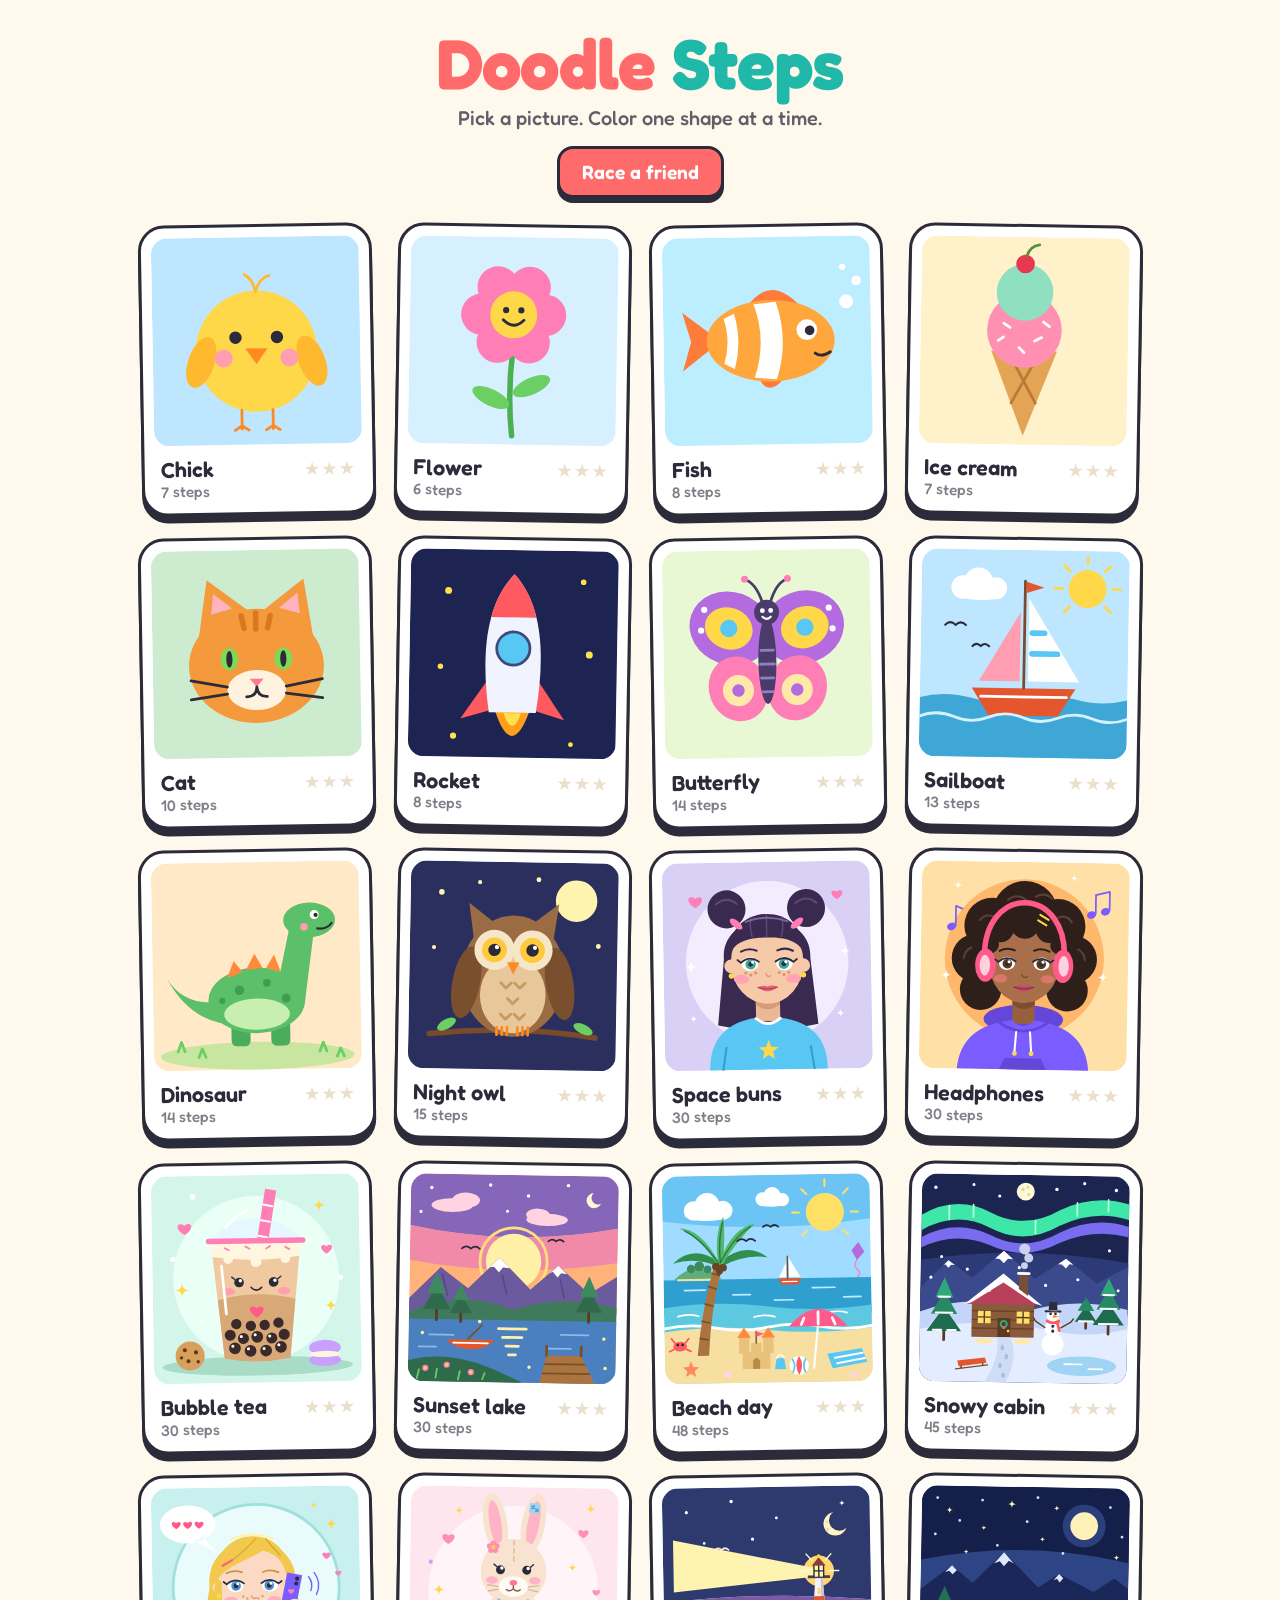
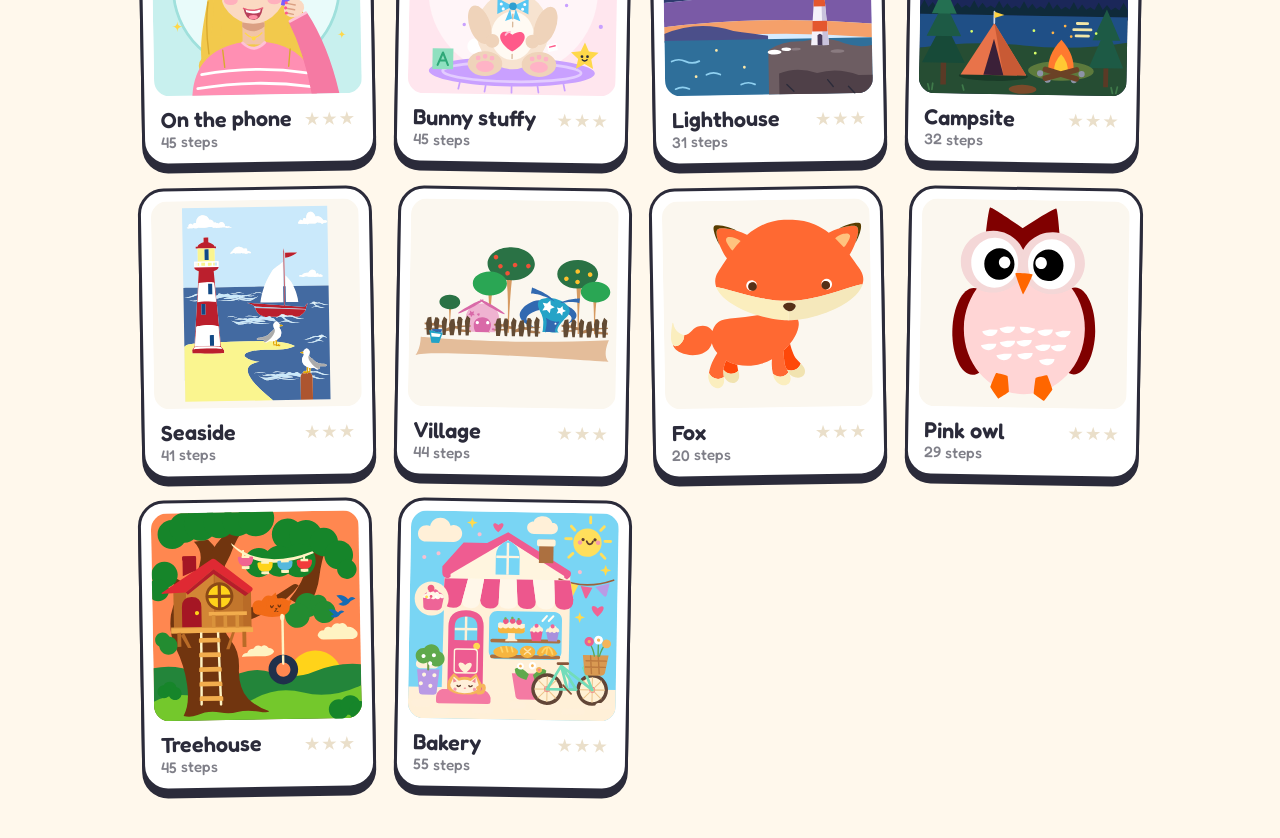
==== index.html @ ca1e4ba1 "Add Bakery; generate in the app's own style using a reference sheet Co-Authored-By: Claude Fable 5.2" ====
<!doctype html>
<html lang="en">
<head>
  <meta charset="utf-8">
  <meta name="viewport" content="width=device-width, initial-scale=1, maximum-scale=1, user-scalable=no">
  <title>Doodle Steps</title>
  <meta name="apple-mobile-web-app-capable" content="yes">
  <meta name="mobile-web-app-capable" content="yes">
  <meta name="apple-mobile-web-app-title" content="Doodle Steps">
  <meta name="apple-mobile-web-app-status-bar-style" content="default">
  <meta name="theme-color" content="#fff8ec">
  <link rel="icon" href="icon.svg" type="image/svg+xml">
  <link rel="apple-touch-icon" href="icon.png">
  <link rel="preconnect" href="https://fonts.googleapis.com">
  <link rel="preconnect" href="https://fonts.gstatic.com" crossorigin>
  <link href="https://fonts.googleapis.com/css2?family=Fredoka:wght@400;500;600;700&display=swap" rel="stylesheet">
  <link rel="stylesheet" href="style.css?v=10">
</head>
<body>

  <!-- Home: pick a picture -->
  <main id="home" class="home">
    <header class="home-head">
      <h1><span>Doodle</span> <span>Steps</span></h1>
      <p>Pick a picture. Color one shape at a time.</p>
      <button id="raceBtn" class="btn race-btn">Race a friend</button>
    </header>
    <div id="cards" class="cards"></div>
  </main>

  <!-- Draw screen -->
  <main id="draw" class="draw" hidden>
    <div class="topbar">
      <button id="homeBtn" class="btn round" aria-label="Back to pictures">←</button>
      <div id="dots" class="dots"></div>
      <button id="restartBtn" class="btn round" aria-label="Start this picture over">↺</button>
      <button id="soundBtn" class="btn round" aria-label="Sound on or off">♪</button>
    </div>

    <div id="raceStrip" class="race-strip" hidden>
      <div class="lane me"><span>You</span><div class="bar"><i id="myBar"></i></div><b id="myCount"></b></div>
      <div class="lane them"><span id="themName">Friend</span><div class="bar"><i id="themBar"></i></div><b id="themCount"></b></div>
    </div>

    <div class="work">
      <div id="stage" class="stage">
        <canvas id="paper" width="900" height="900"></canvas>
        <canvas id="ink" width="900" height="900"></canvas>
        <canvas id="guide" width="900" height="900"></canvas>
        <div id="pop" class="pop" hidden></div>
      </div>

      <aside class="panel">
        <div class="ref">
          <div id="refPic" class="ref-pic"></div>
          <div class="step-card">
            <div id="stepCount" class="step-count"></div>
            <div class="step-name"><i id="swatch" class="swatch"></i><span id="stepName"></span></div>
            <div id="stepHint" class="step-hint"></div>
          </div>
        </div>

        <div id="brushes" class="brushes" role="group" aria-label="Brush size"></div>

        <div class="tools">
          <button id="undoBtn" class="btn">↶ Undo</button>
          <button id="eraseBtn" class="btn">Eraser</button>
          <button id="clearBtn" class="btn">Clear</button>
        </div>

        <button id="nextBtn" class="btn next" disabled><span id="nextLabel">Keep going!</span></button>
      </aside>
    </div>
  </main>

  <!-- Finished -->
  <div id="finish" class="finish" hidden>
    <div id="confetti" class="confetti"></div>
    <div class="finish-card">
      <h2 id="finishTitle">You did it!</h2>
      <p id="raceResult" class="race-result" hidden></p>
      <div class="compare">
        <figure>
          <img id="finalPic" alt="Your finished drawing">
          <figcaption>Yours</figcaption>
        </figure>
        <figure id="theirFig" hidden>
          <img id="theirPic" alt="Your friend's drawing" hidden>
          <div id="theirWait" class="orig waiting">Still drawing…</div>
          <figcaption id="theirCap">Friend</figcaption>
        </figure>
        <figure>
          <div id="origPic" class="orig"></div>
          <figcaption>Original</figcaption>
        </figure>
      </div>
      <div id="finalStars" class="final-stars"></div>
      <div class="finish-btns">
        <button id="saveBtn" class="btn">Save picture</button>
        <button id="againBtn" class="btn">Draw again</button>
        <button id="raceAgainBtn" class="btn" hidden>Race again</button>
        <button id="moreBtn" class="btn next ready">More pictures</button>
      </div>
    </div>
  </div>

  <!-- Race a friend -->
  <div id="race" class="finish" hidden>
    <div class="finish-card race-card">
      <button id="raceClose" class="btn round race-close" aria-label="Close">✕</button>
      <h2>Race a friend</h2>

      <div id="raceMenu">
        <label class="field">Your name
          <input id="raceName" type="text" maxlength="12" autocomplete="off" placeholder="Player">
        </label>
        <div class="race-choices">
          <div class="choice">
            <button id="hostBtn" class="btn next ready">Start a race</button>
            <p>You get a code to share with your friend.</p>
          </div>
          <div class="choice">
            <input id="codeIn" type="text" maxlength="4" autocomplete="off" autocapitalize="characters" spellcheck="false" placeholder="CODE" aria-label="Race code">
            <button id="joinBtn" class="btn">Join a race</button>
            <p>Type the code your friend gives you.</p>
          </div>
        </div>
      </div>

      <div id="raceHost" hidden>
        <p class="code-label">Your race code</p>
        <div id="raceCode" class="race-code">····</div>
        <p id="hostStatus" class="race-status" role="status"></p>
        <p class="code-label">Pick the picture to race on</p>
        <div id="racePicker" class="race-picker"></div>
        <button id="startRaceBtn" class="btn next" disabled>Start the race</button>
      </div>

      <div id="raceGuest" hidden>
        <p id="guestStatus" class="race-status" role="status"></p>
        <div id="guestPic" class="guest-pic"></div>
        <p id="guestPicName" class="code-label"></p>
      </div>
    </div>
  </div>

  <div id="count" class="count" hidden></div>
  <div id="toast" class="toast" hidden role="status"></div>

  <svg id="measure" width="0" height="0" style="position:absolute" aria-hidden="true"></svg>

  <script src="lessons.js?v=10"></script>
  <script src="pictures/lighthouse.js?v=10"></script>
  <script src="pictures/campsite.js?v=10"></script>
  <script src="pictures/seaside.js?v=10"></script>
  <script src="pictures/village.js?v=10"></script>
  <script src="pictures/fox.js?v=10"></script>
  <script src="pictures/owlpink.js?v=10"></script>
  <script src="pictures/treehouse.js?v=10"></script>
  <script src="pictures/bakery.js?v=10"></script>
  <script src="app.js?v=10"></script>
</body>
</html>
---- style.css ----
:root {
  --ink: #2b2b3a;
  --paper: #fff8ec;
  --card: #ffffff;
  --line: #eadfca;
  --coral: #ff6b6b;
  --teal: #20b8a8;
  --sun: #ffd84a;
  --shadow: #d9cdb4;
}

* { box-sizing: border-box; }
[hidden] { display: none !important; }

html, body { height: 100%; margin: 0; }
body {
  font-family: 'Fredoka', 'Arial Rounded MT Bold', 'Trebuchet MS', system-ui, sans-serif;
  color: var(--ink);
  background: var(--paper);
  -webkit-user-select: none; user-select: none;
  -webkit-tap-highlight-color: transparent;
  -webkit-touch-callout: none;
  touch-action: manipulation;
  padding: env(safe-area-inset-top) env(safe-area-inset-right) env(safe-area-inset-bottom) env(safe-area-inset-left);
  overscroll-behavior: none;
}

/* ---------- buttons ---------- */
.btn {
  font: inherit; font-weight: 600; font-size: 1.05rem; color: var(--ink);
  background: var(--card);
  border: 3px solid var(--ink); border-radius: 16px;
  padding: 10px 14px; min-height: 52px;
  box-shadow: 0 5px 0 var(--ink);
  cursor: pointer;
  transition: transform .08s, box-shadow .08s, background .15s;
}
.btn:active:not(:disabled) { transform: translateY(4px); box-shadow: 0 1px 0 var(--ink); }
.btn:focus-visible { outline: 4px solid var(--teal); outline-offset: 3px; }
.btn.round { width: 52px; padding: 0; border-radius: 50%; font-size: 1.4rem; flex: none; }
.btn.on { background: var(--sun); }
.btn.off { opacity: .45; text-decoration: line-through; }

/* ---------- home ---------- */
.home { min-height: 100%; padding: 28px 20px 48px; max-width: 1040px; margin: 0 auto; }
.home-head { text-align: center; margin-bottom: 26px; }
.home-head h1 { font-size: clamp(2.6rem, 8vw, 4.4rem); line-height: 1; margin: 0 0 8px; font-weight: 700; letter-spacing: -.01em; }
.home-head h1 span:first-child { color: var(--coral); }
.home-head h1 span:last-child { color: var(--teal); }
.home-head p { margin: 0; font-size: 1.25rem; font-weight: 500; opacity: .75; }

.cards { display: grid; grid-template-columns: repeat(auto-fill, minmax(200px, 1fr)); gap: 22px; }
.card {
  font: inherit; color: inherit; text-align: left; cursor: pointer;
  background: var(--card); padding: 10px 10px 12px;
  border: 3px solid var(--ink); border-radius: 26px;
  box-shadow: 0 7px 0 var(--ink);
  transition: transform .12s, box-shadow .12s;
}
.card:nth-child(odd) { rotate: -1deg; }
.card:nth-child(even) { rotate: 1deg; }
.card:hover { transform: translateY(-3px); }
.card:active { transform: translateY(5px); box-shadow: 0 2px 0 var(--ink); }
.card:focus-visible { outline: 4px solid var(--teal); outline-offset: 4px; }
.card svg { display: block; width: 100%; height: auto; border-radius: 16px; }
.card-foot { display: flex; justify-content: space-between; align-items: baseline; padding: 10px 6px 0; }
.card-name { font-size: 1.35rem; font-weight: 600; }
.card-stars { font-size: 1.15rem; letter-spacing: 1px; color: #f5b400; }
.card-stars i { font-style: normal; color: var(--line); }
.card-steps { padding: 0 6px; font-size: .95rem; opacity: .6; font-weight: 500; }
.card-steps.going { opacity: 1; color: #128a7d; font-weight: 600; }

/* ---------- draw ---------- */
.draw { height: 100dvh; display: grid; grid-template-rows: auto auto 1fr; }
.draw > .work { grid-row: 3; }
.topbar { display: flex; align-items: center; gap: 12px; padding: 12px 16px; }
.dots { flex: 1; display: flex; justify-content: center; align-items: center; gap: 7px; flex-wrap: wrap; }
.dot {
  width: 18px; height: 18px; border-radius: 50%;
  border: 3px solid var(--ink); background: var(--card);
  transition: all .2s;
}
.dot.done { background: var(--sun); }
.dot.now { width: 26px; height: 26px; background: var(--coral); }
.dots.many { gap: 4px; }
.dots.many .dot { width: 11px; height: 11px; border-width: 2px; }
.dots.many .dot.now { width: 17px; height: 17px; }

.work { display: flex; gap: 20px; padding: 0 16px 16px; min-height: 0; justify-content: center; align-items: center; }

.stage {
  --s: min(calc(100dvh - 100px), calc(100vw - 320px));
  width: var(--s); height: var(--s); flex: none;
  position: relative; overflow: hidden;
  border: 4px solid var(--ink); border-radius: 28px;
  box-shadow: 0 8px 0 var(--ink);
  touch-action: none; cursor: crosshair;
}
.stage canvas { position: absolute; inset: 0; width: 100%; height: 100%; }

.pop {
  position: absolute; inset: 0; display: grid; place-content: center; text-align: center;
  background: rgba(255, 248, 236, .55); pointer-events: none;
  animation: pop-in .25s ease-out;
}
.pop b { display: block; font-size: clamp(3rem, 14vw, 6rem); color: #f5b400; -webkit-text-stroke: 3px var(--ink); letter-spacing: 6px; line-height: 1; }
.pop b i { font-style: normal; color: #fff; }
.pop span { font-size: clamp(1.6rem, 6vw, 2.6rem); font-weight: 700; }
@keyframes pop-in { from { opacity: 0; transform: scale(.6); } to { opacity: 1; transform: none; } }

.panel { width: 260px; flex: none; display: flex; flex-direction: column; gap: 14px; }

.ref { display: flex; flex-direction: column; gap: 12px; }
.ref-pic { border: 3px solid var(--ink); border-radius: 18px; overflow: hidden; width: 150px; align-self: center; rotate: 2deg; box-shadow: 0 4px 0 var(--ink); }
.ref-pic svg { display: block; width: 100%; height: auto; }

.step-card { background: var(--card); border: 3px solid var(--ink); border-radius: 18px; padding: 10px 14px 12px; }
.step-count { font-size: .9rem; font-weight: 600; opacity: .6; text-transform: uppercase; letter-spacing: .06em; }
.step-name { display: flex; align-items: center; gap: 10px; font-size: 1.4rem; font-weight: 600; line-height: 1.15; margin: 2px 0; }
.swatch { width: 30px; height: 30px; border-radius: 50%; border: 3px solid var(--ink); flex: none; }
.step-hint { font-size: 1rem; font-weight: 500; opacity: .7; }

.brushes { display: grid; grid-template-columns: repeat(6, 1fr); gap: 7px; }
.brush { display: grid; place-items: center; padding: 0; height: 54px; border-radius: 13px; }
.brush i { display: block; border-radius: 50%; background: var(--ink); border: 2px solid var(--ink); }
.brush.on { background: var(--card); outline: 5px solid var(--teal); outline-offset: 2px; }

.tools { display: grid; grid-template-columns: repeat(3, 1fr); gap: 8px; }
.tools .btn { padding: 8px 4px; font-size: .95rem; }

.next {
  --p: 0%;
  font-size: 1.4rem; min-height: 64px; color: var(--ink);
  background: linear-gradient(90deg, #a8ecd9 var(--p), var(--card) var(--p));
}
.next:disabled { cursor: default; box-shadow: 0 5px 0 var(--shadow); border-color: #a79f8f; color: #8d8676; }
.next.ready { background: var(--teal); color: #fff; animation: wiggle 1.4s ease-in-out infinite; }
@keyframes wiggle { 0%, 100% { scale: 1; } 50% { scale: 1.04; } }

/* portrait / narrow: stack the panel under the page */
@media (max-aspect-ratio: 1/1) {
  .work { flex-direction: column; justify-content: flex-start; gap: 14px; }
  .stage { --s: min(calc(100vw - 32px), calc(100dvh - 410px)); }
  .panel { width: min(100%, 560px); gap: 10px; }
  .ref { flex-direction: row; align-items: center; }
  .ref-pic { width: 84px; flex: none; }
  .step-card { flex: 1; }
  .brush { height: 52px; }
  .next { min-height: 56px; }
}
@media (max-height: 620px) and (min-aspect-ratio: 1/1) {
  .ref-pic { width: 96px; }
  .panel { gap: 8px; }
  .brush { height: 48px; }
}

/* ---------- finish ---------- */
.finish { position: fixed; inset: 0; z-index: 10; display: grid; place-items: center; padding: 16px; background: rgba(43, 43, 58, .6); overflow: hidden; }
.finish-card {
  position: relative; text-align: center; background: var(--paper);
  border: 4px solid var(--ink); border-radius: 30px; box-shadow: 0 10px 0 var(--ink);
  padding: 18px 22px 22px; width: min(680px, 100%); max-height: 100%; overflow: auto;
  animation: pop-in .3s ease-out;
}
.finish-card h2 { margin: 0 0 10px; font-size: 2.4rem; color: var(--coral); }
.compare { display: flex; gap: 18px; justify-content: center; align-items: flex-start; }
.compare figure { margin: 0; flex: 1; min-width: 0; max-width: 300px; }
.compare img, .compare .orig { display: block; width: 100%; aspect-ratio: 1; border: 3px solid var(--ink); border-radius: 20px; box-shadow: 0 5px 0 var(--ink); overflow: hidden; }
.compare img { rotate: -2deg; }
.compare .orig { rotate: 2deg; }
.compare .orig svg { display: block; width: 100%; height: 100%; }
.compare figcaption { margin-top: 12px; font-size: 1.15rem; font-weight: 600; }
.final-stars { font-size: 3rem; color: #f5b400; -webkit-text-stroke: 2px var(--ink); letter-spacing: 6px; margin: 8px 0 12px; }
.final-stars i { font-style: normal; color: #fff; }
.finish-btns { display: flex; flex-wrap: wrap; gap: 10px; justify-content: center; }
.finish-btns .next { font-size: 1.05rem; min-height: 52px; }

.confetti { position: absolute; inset: 0; pointer-events: none; }
.confetti i { position: absolute; top: -20px; width: 12px; height: 18px; border-radius: 3px; animation: fall linear forwards; }
@keyframes fall { to { transform: translateY(110vh) rotate(720deg); } }

@media (prefers-reduced-motion: reduce) {
  .next.ready, .pop, .finish-card { animation: none; }
  .confetti { display: none; }
}

/* ---------- racing ---------- */
.race-btn { margin-top: 16px; background: var(--coral); color: #fff; font-size: 1.2rem; padding: 10px 22px; }

.race-strip { display: grid; gap: 4px; padding: 0 16px 10px; max-width: 760px; width: 100%; margin: 0 auto; }
.lane { display: grid; grid-template-columns: 84px 1fr 54px; align-items: center; gap: 10px; font-weight: 600; font-size: .95rem; }
.lane span { overflow: hidden; text-overflow: ellipsis; white-space: nowrap; }
.lane b { text-align: right; font-variant-numeric: tabular-nums; }
.bar { height: 14px; border: 3px solid var(--ink); border-radius: 99px; background: var(--card); overflow: hidden; }
.bar i { display: block; height: 100%; width: 0; background: var(--teal); transition: width .25s; }
.lane.them .bar i { background: var(--coral); }

.race-card { width: min(560px, 100%); }
.race-close { position: absolute; top: 12px; right: 12px; width: 44px; min-height: 44px; font-size: 1.1rem; }
.field { display: block; font-weight: 600; text-align: left; margin-bottom: 16px; }
.field input, #codeIn {
  display: block; width: 100%; margin-top: 6px; font: inherit; font-size: 1.2rem; font-weight: 600; color: var(--ink);
  padding: 10px 14px; border: 3px solid var(--ink); border-radius: 14px; background: var(--card);
  -webkit-user-select: text; user-select: text;
}
#codeIn { text-align: center; letter-spacing: .3em; text-transform: uppercase; margin: 0 0 10px; }
.race-choices { display: grid; grid-template-columns: 1fr 1fr; gap: 16px; align-items: start; }
.choice { background: var(--card); border: 3px solid var(--line); border-radius: 18px; padding: 14px; display: flex; flex-direction: column; justify-content: flex-end; min-height: 170px; }
.choice .btn { width: 100%; font-size: 1.1rem; min-height: 52px; }
.choice p { margin: 10px 0 0; font-size: .92rem; opacity: .7; font-weight: 500; }
@media (max-width: 460px) { .race-choices { grid-template-columns: 1fr; } .choice { min-height: 0; } }

.code-label { margin: 10px 0 4px; font-weight: 600; opacity: .7; }
.race-code { font-size: 3.4rem; font-weight: 700; letter-spacing: .25em; padding-left: .25em; color: var(--teal); line-height: 1.1; -webkit-user-select: text; user-select: text; }
.race-status { min-height: 1.5em; margin: 6px 0 4px; font-size: 1.1rem; font-weight: 600; }
.race-picker { display: grid; grid-template-columns: repeat(auto-fill, minmax(74px, 1fr)); gap: 8px; max-height: 190px; overflow-y: auto; padding: 6px; margin-bottom: 14px; border: 3px solid var(--line); border-radius: 16px; background: var(--card); }
.race-picker button { padding: 0; border: 3px solid transparent; border-radius: 12px; background: none; cursor: pointer; overflow: hidden; line-height: 0; }
.race-picker button.on { border-color: var(--teal); box-shadow: 0 0 0 3px var(--teal); }
.race-picker svg { width: 100%; height: auto; border-radius: 8px; }
#startRaceBtn { width: 100%; }
.guest-pic { width: 190px; margin: 12px auto 0; border: 3px solid var(--ink); border-radius: 18px; overflow: hidden; line-height: 0; box-shadow: 0 5px 0 var(--ink); }
.guest-pic:empty { display: none; }
.guest-pic svg { width: 100%; height: auto; }

.race-result { margin: -4px 0 12px; font-size: 1.15rem; font-weight: 600; }
.compare .waiting { display: grid; place-items: center; rotate: 0deg; background: var(--card); border-style: dashed; font-weight: 600; opacity: .7; padding: 8px; }
.compare #theirPic { rotate: 1deg; }

.count { position: fixed; inset: 0; z-index: 20; display: grid; place-items: center; background: rgba(43, 43, 58, .55); color: #fff; font-size: min(40vw, 16rem); font-weight: 700; -webkit-text-stroke: 6px var(--ink); paint-order: stroke fill; }
.toast { position: fixed; left: 50%; top: 84px; translate: -50% 0; z-index: 15; max-width: calc(100vw - 32px); background: var(--ink); color: #fff; font-weight: 600; font-size: 1.1rem; padding: 12px 20px; border-radius: 99px; box-shadow: 0 6px 18px rgba(0, 0, 0, .25); }
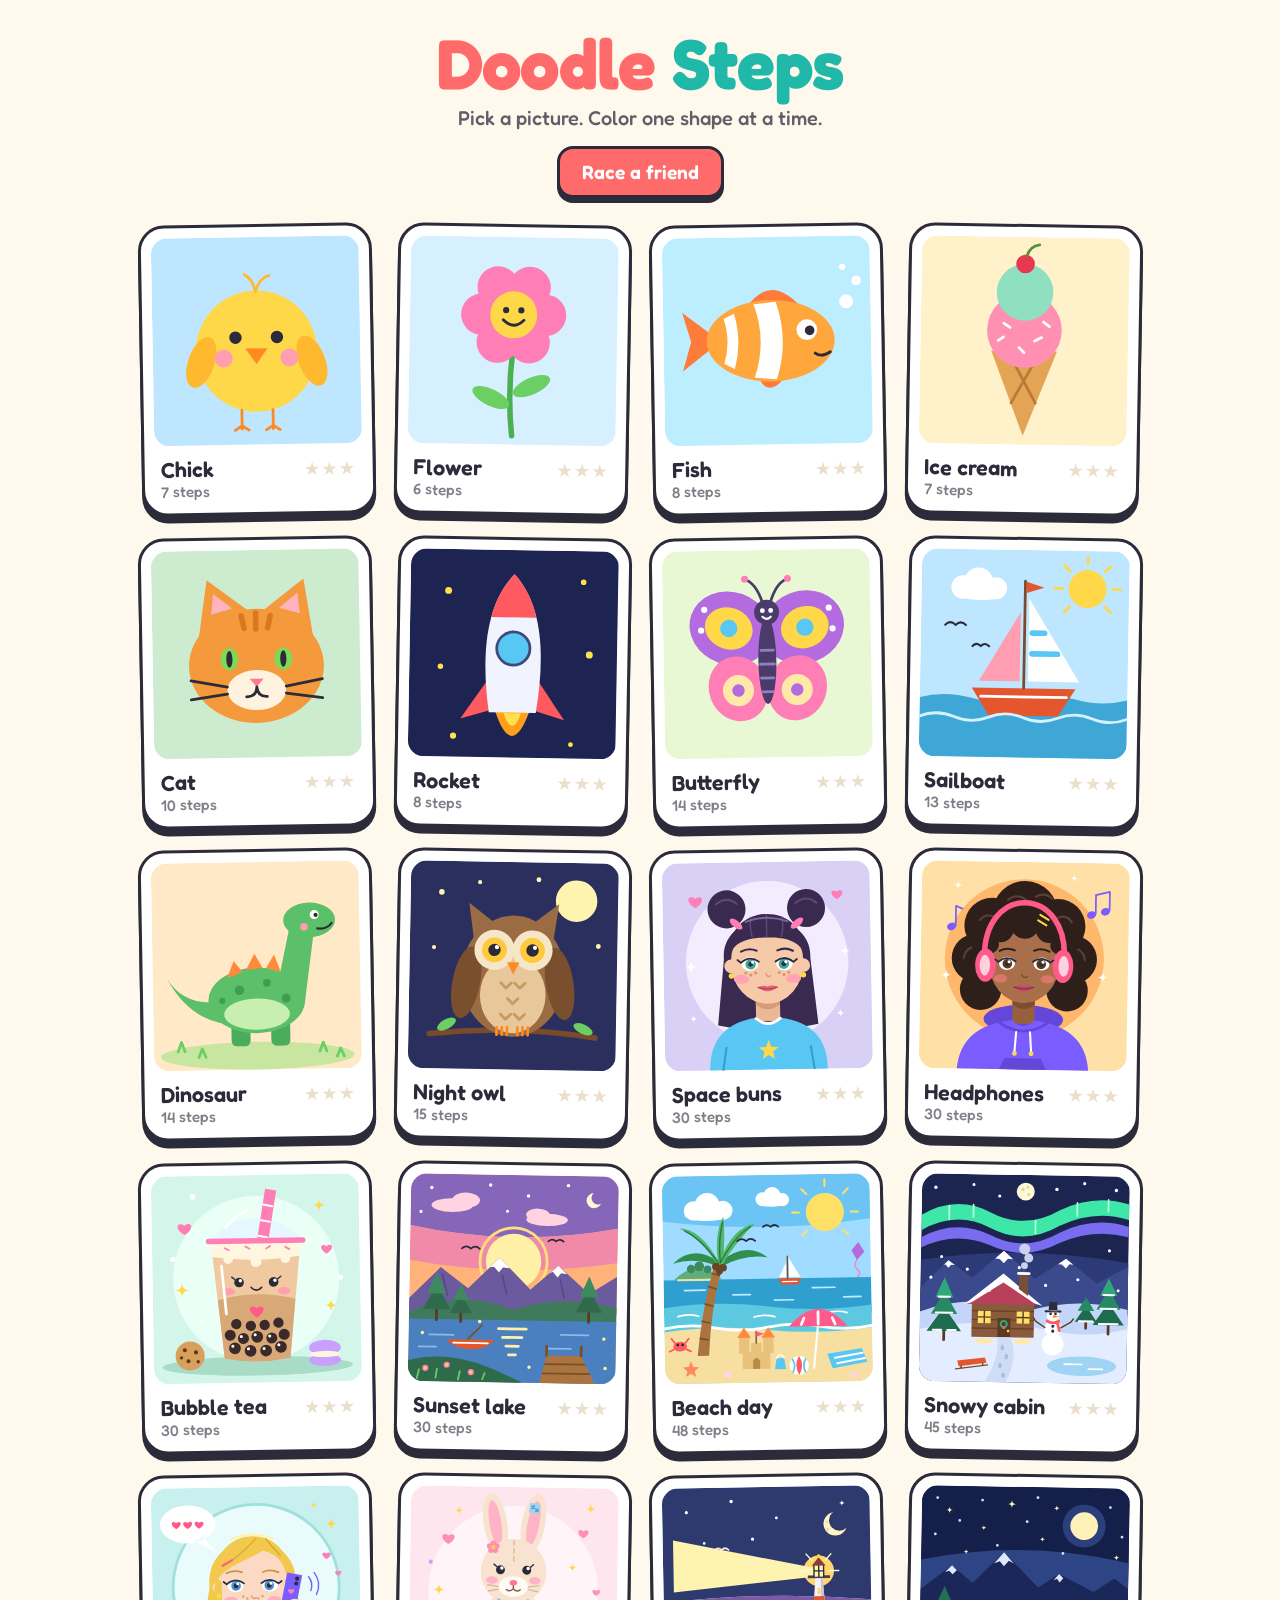
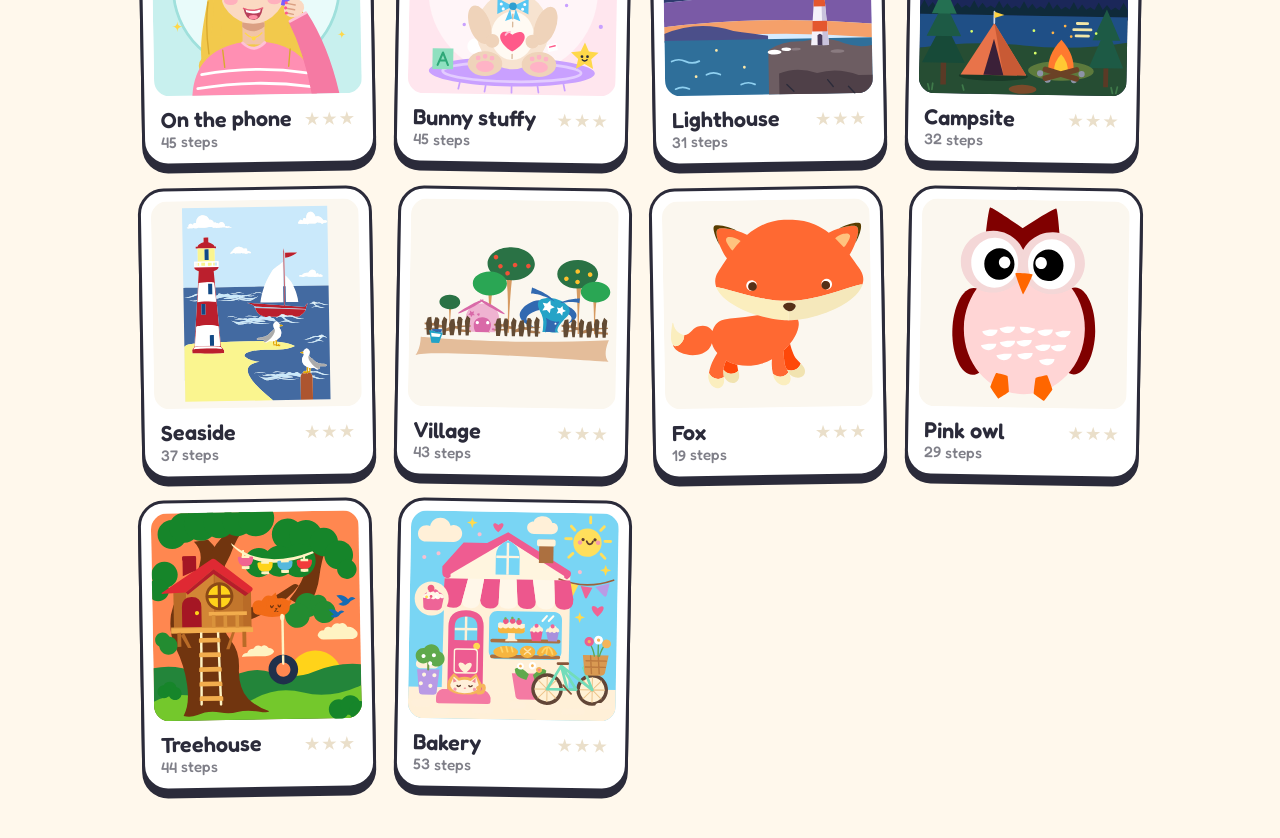
==== commit 9e625f38: "Converter drops steps that later steps cover; re-convert pictures Co-Authored-By: Claude Fable 5.2 <" ====
--- a/index.html
+++ b/index.html
@@ -14,7 +14,7 @@
   <link rel="preconnect" href="https://fonts.googleapis.com">
   <link rel="preconnect" href="https://fonts.gstatic.com" crossorigin>
   <link href="https://fonts.googleapis.com/css2?family=Fredoka:wght@400;500;600;700&display=swap" rel="stylesheet">
-  <link rel="stylesheet" href="style.css?v=10">
+  <link rel="stylesheet" href="style.css?v=11">
 </head>
 <body>
 
@@ -149,15 +149,15 @@
 
   <svg id="measure" width="0" height="0" style="position:absolute" aria-hidden="true"></svg>
 
-  <script src="lessons.js?v=10"></script>
-  <script src="pictures/lighthouse.js?v=10"></script>
-  <script src="pictures/campsite.js?v=10"></script>
-  <script src="pictures/seaside.js?v=10"></script>
-  <script src="pictures/village.js?v=10"></script>
-  <script src="pictures/fox.js?v=10"></script>
-  <script src="pictures/owlpink.js?v=10"></script>
-  <script src="pictures/treehouse.js?v=10"></script>
-  <script src="pictures/bakery.js?v=10"></script>
-  <script src="app.js?v=10"></script>
+  <script src="lessons.js?v=11"></script>
+  <script src="pictures/lighthouse.js?v=11"></script>
+  <script src="pictures/campsite.js?v=11"></script>
+  <script src="pictures/seaside.js?v=11"></script>
+  <script src="pictures/village.js?v=11"></script>
+  <script src="pictures/fox.js?v=11"></script>
+  <script src="pictures/owlpink.js?v=11"></script>
+  <script src="pictures/treehouse.js?v=11"></script>
+  <script src="pictures/bakery.js?v=11"></script>
+  <script src="app.js?v=11"></script>
 </body>
 </html>
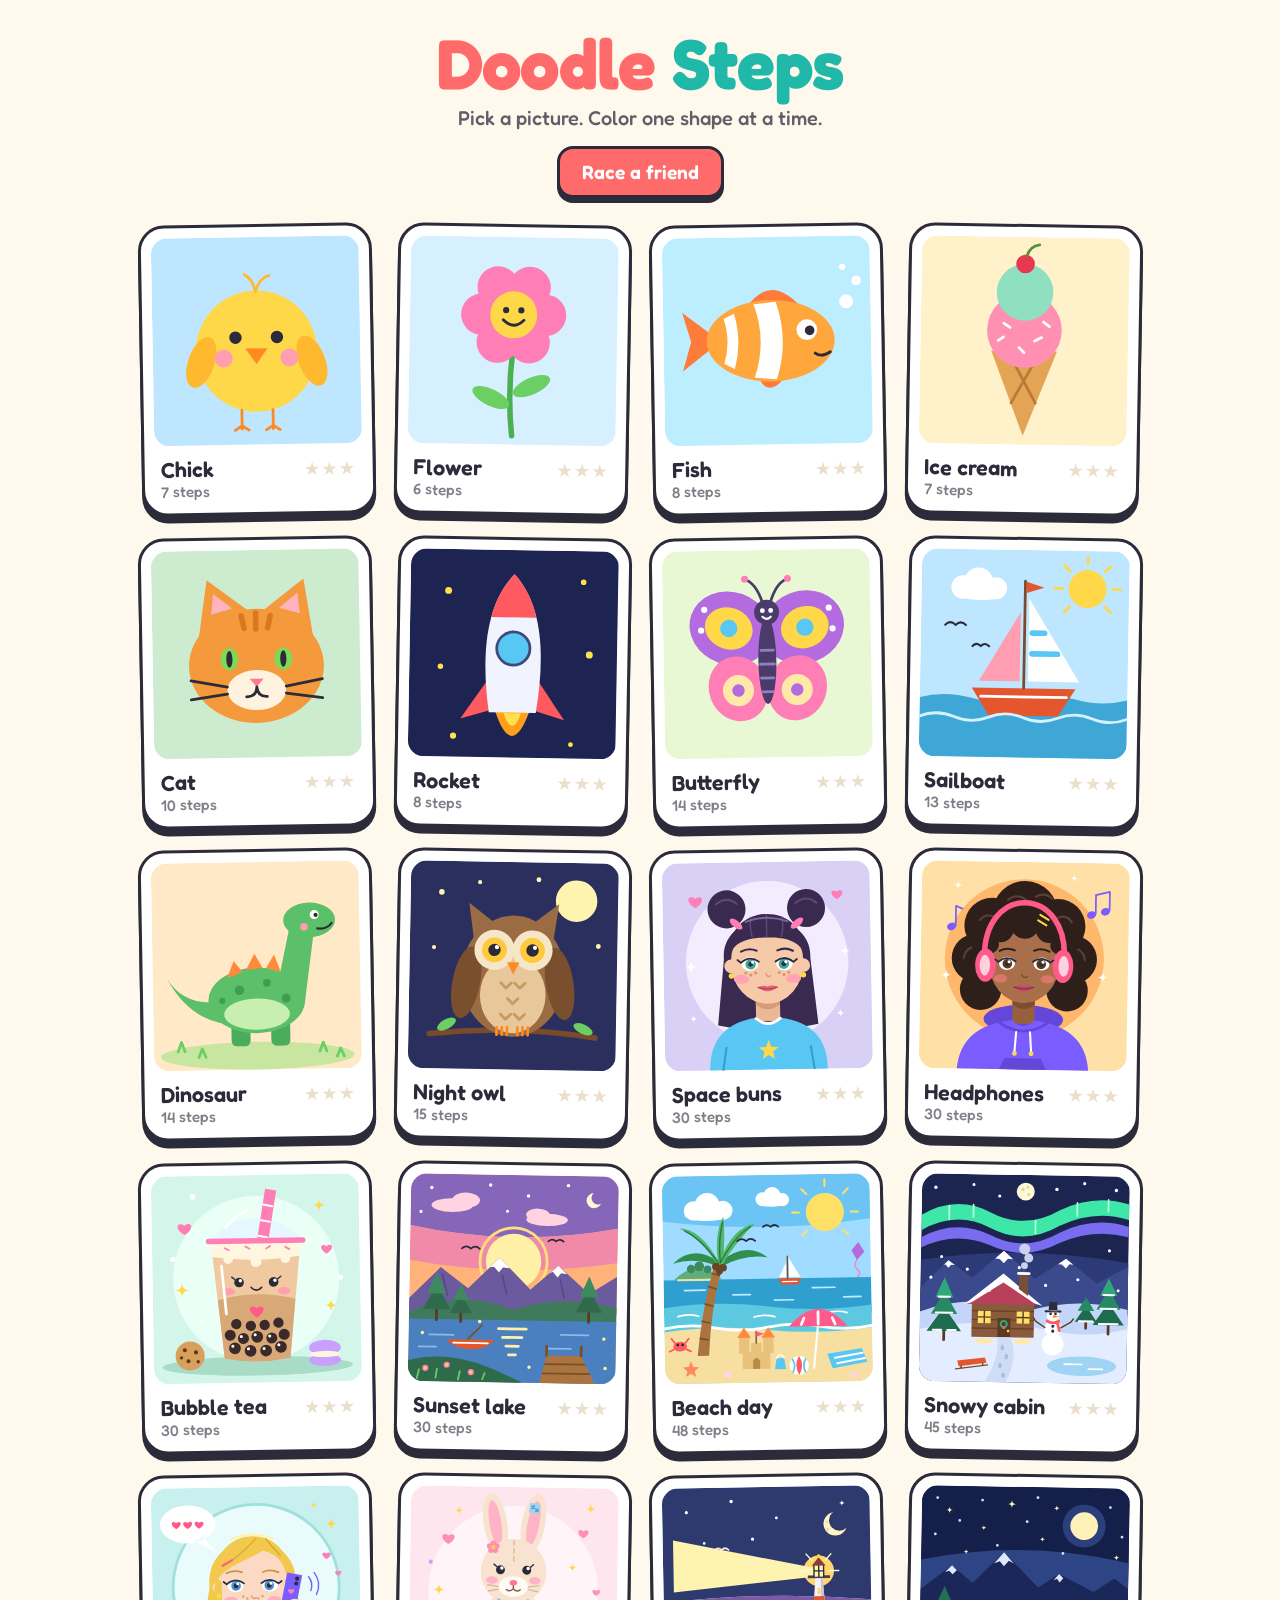
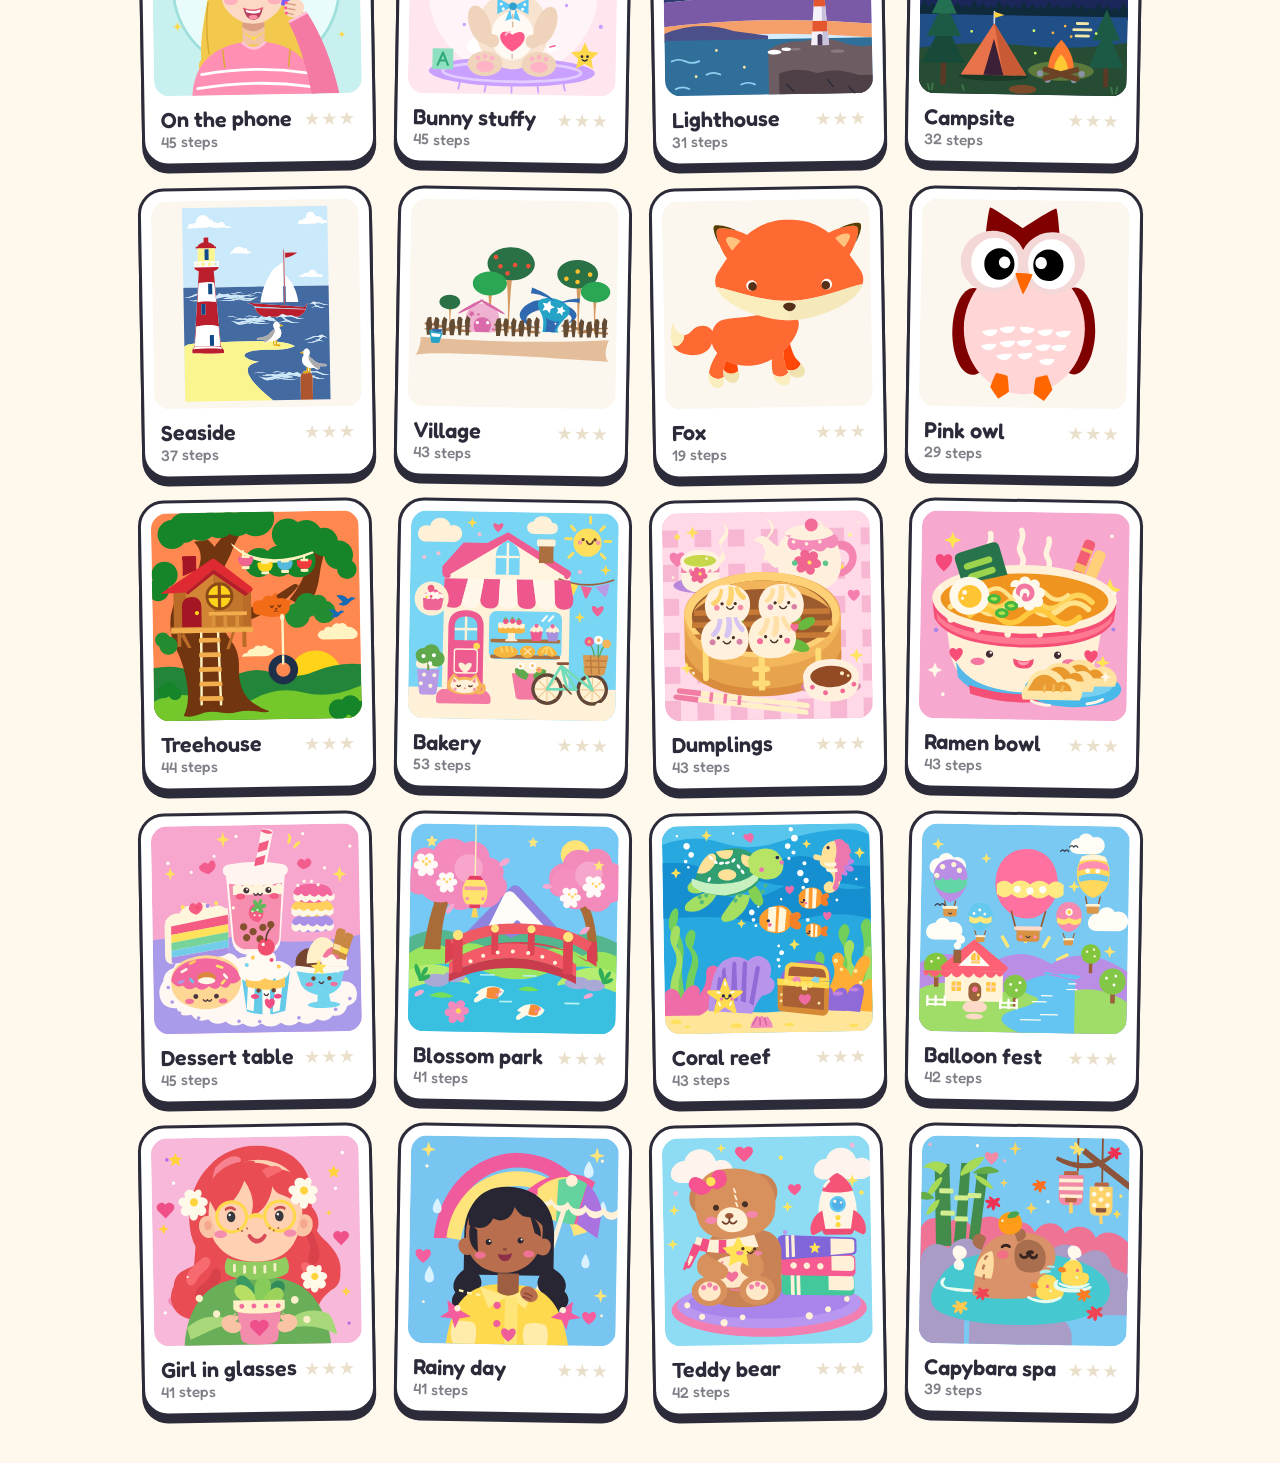
==== commit ad567f24: "Add 10 generated pictures: food, scenic views, portraits, a teddy and a capybara Co-Authored-By: Cla" ====
--- a/index.html
+++ b/index.html
@@ -14,7 +14,7 @@
   <link rel="preconnect" href="https://fonts.googleapis.com">
   <link rel="preconnect" href="https://fonts.gstatic.com" crossorigin>
   <link href="https://fonts.googleapis.com/css2?family=Fredoka:wght@400;500;600;700&display=swap" rel="stylesheet">
-  <link rel="stylesheet" href="style.css?v=11">
+  <link rel="stylesheet" href="style.css?v=12">
 </head>
 <body>
 
@@ -149,15 +149,25 @@
 
   <svg id="measure" width="0" height="0" style="position:absolute" aria-hidden="true"></svg>
 
-  <script src="lessons.js?v=11"></script>
-  <script src="pictures/lighthouse.js?v=11"></script>
-  <script src="pictures/campsite.js?v=11"></script>
-  <script src="pictures/seaside.js?v=11"></script>
-  <script src="pictures/village.js?v=11"></script>
-  <script src="pictures/fox.js?v=11"></script>
-  <script src="pictures/owlpink.js?v=11"></script>
-  <script src="pictures/treehouse.js?v=11"></script>
-  <script src="pictures/bakery.js?v=11"></script>
-  <script src="app.js?v=11"></script>
+  <script src="lessons.js?v=12"></script>
+  <script src="pictures/lighthouse.js?v=12"></script>
+  <script src="pictures/campsite.js?v=12"></script>
+  <script src="pictures/seaside.js?v=12"></script>
+  <script src="pictures/village.js?v=12"></script>
+  <script src="pictures/fox.js?v=12"></script>
+  <script src="pictures/owlpink.js?v=12"></script>
+  <script src="pictures/treehouse.js?v=12"></script>
+  <script src="pictures/bakery.js?v=12"></script>
+  <script src="pictures/dumplings.js?v=12"></script>
+  <script src="pictures/ramen.js?v=12"></script>
+  <script src="pictures/desserts.js?v=12"></script>
+  <script src="pictures/blossom.js?v=12"></script>
+  <script src="pictures/reef.js?v=12"></script>
+  <script src="pictures/balloons.js?v=12"></script>
+  <script src="pictures/glasses.js?v=12"></script>
+  <script src="pictures/raincoat.js?v=12"></script>
+  <script src="pictures/teddy.js?v=12"></script>
+  <script src="pictures/capybara.js?v=12"></script>
+  <script src="app.js?v=12"></script>
 </body>
 </html>
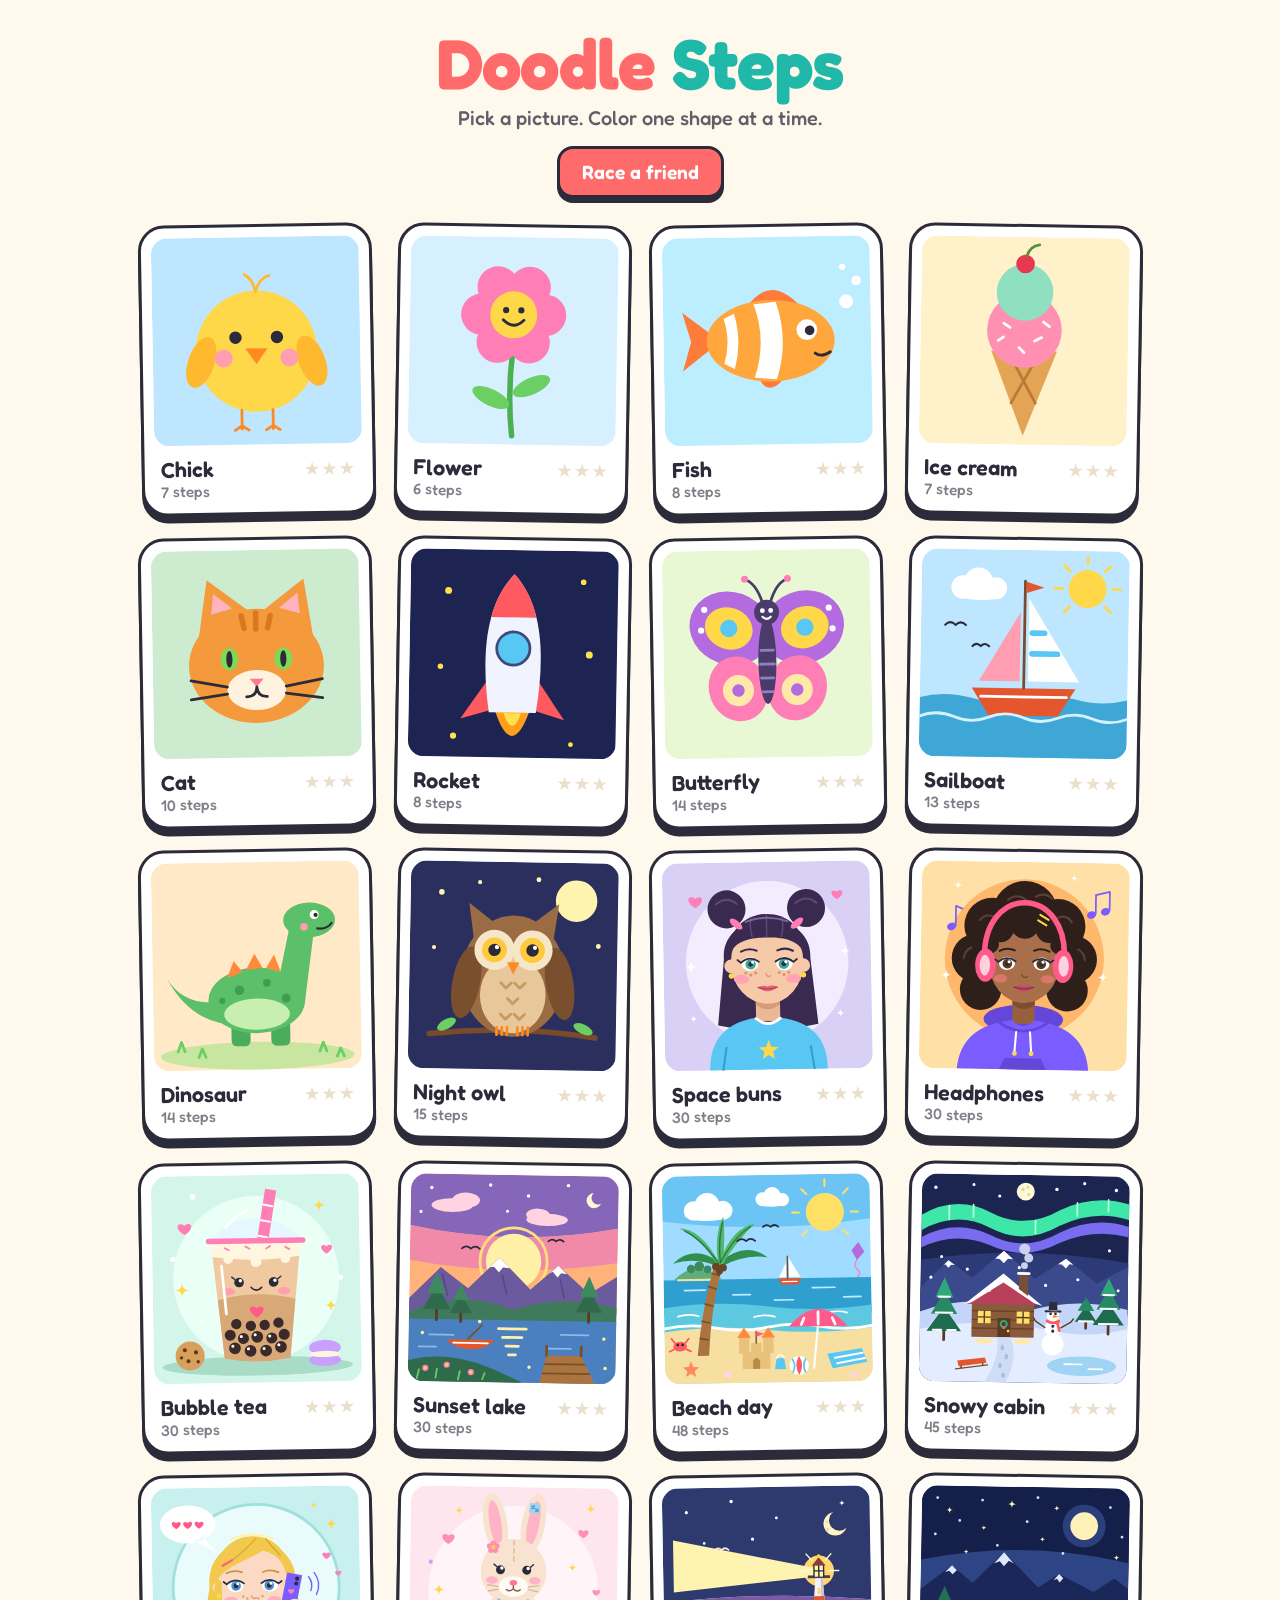
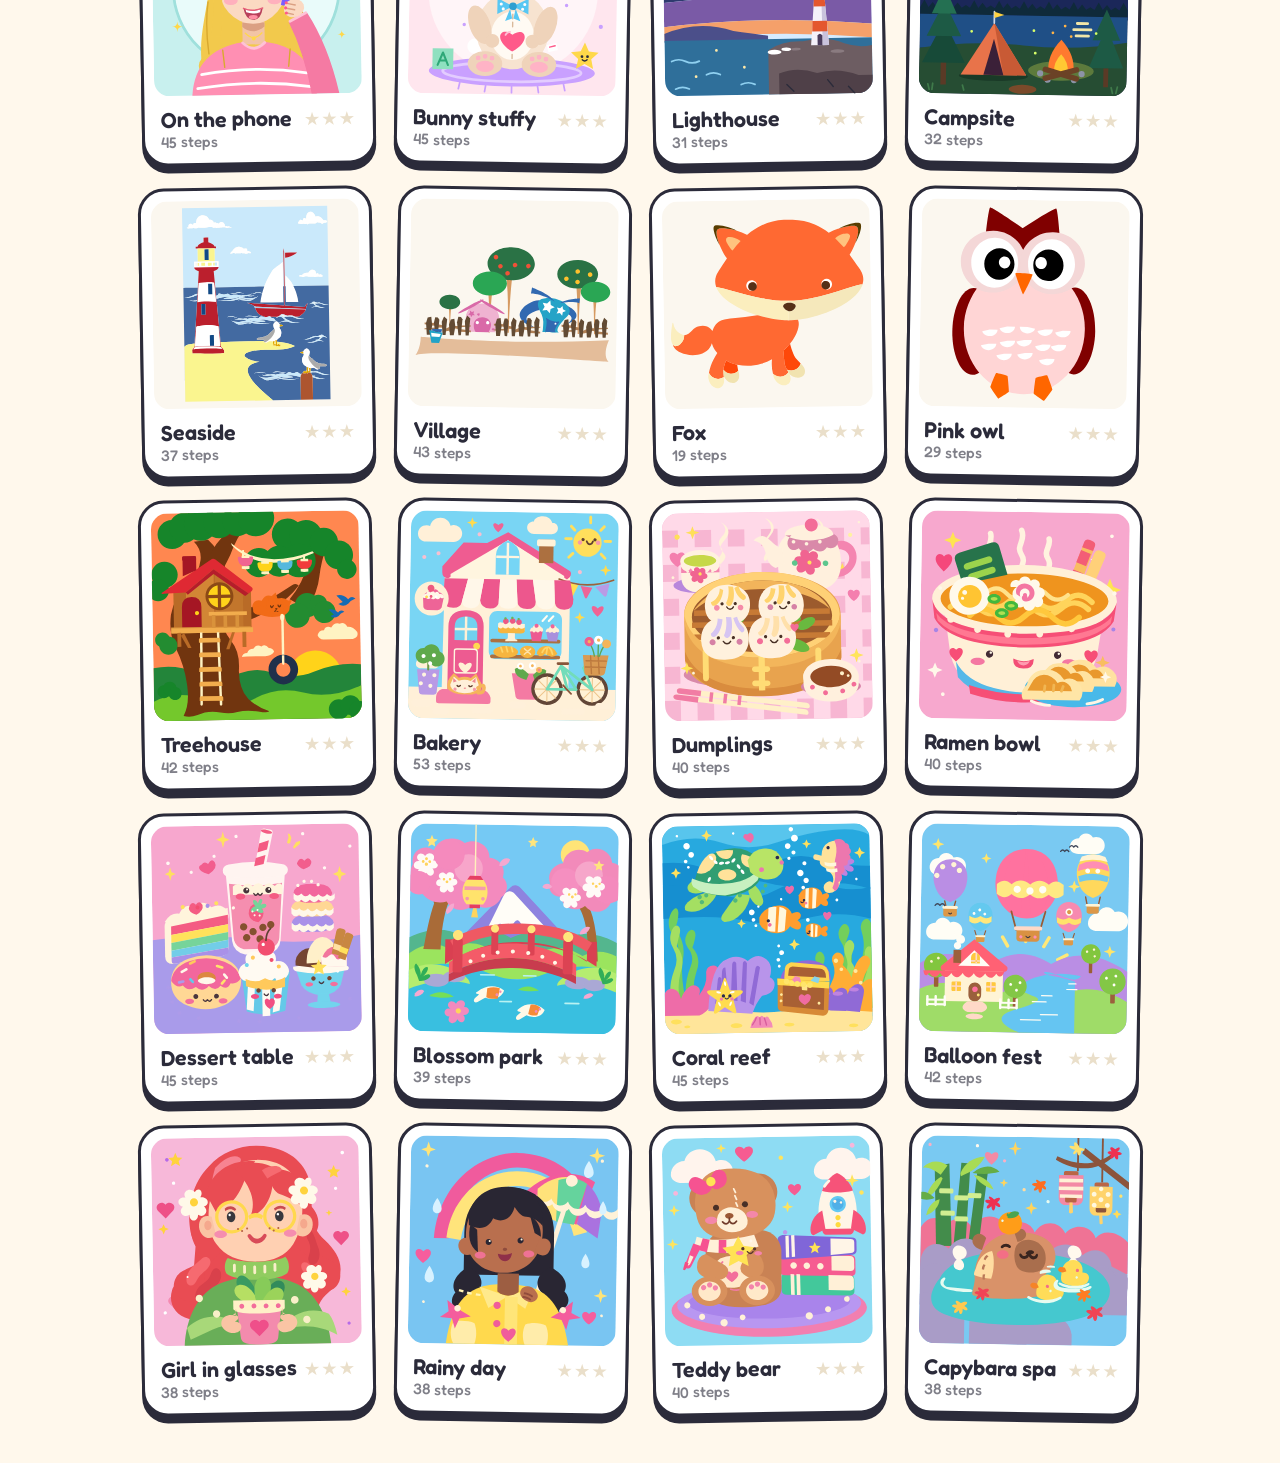
==== commit db0a32de: "Pre-drawn background patterns; decorations last; split scattered steps Co-Authored-By: Claude Fable " ====
--- a/index.html
+++ b/index.html
@@ -14,7 +14,7 @@
   <link rel="preconnect" href="https://fonts.googleapis.com">
   <link rel="preconnect" href="https://fonts.gstatic.com" crossorigin>
   <link href="https://fonts.googleapis.com/css2?family=Fredoka:wght@400;500;600;700&display=swap" rel="stylesheet">
-  <link rel="stylesheet" href="style.css?v=12">
+  <link rel="stylesheet" href="style.css?v=13">
 </head>
 <body>
 
@@ -149,25 +149,25 @@
 
   <svg id="measure" width="0" height="0" style="position:absolute" aria-hidden="true"></svg>
 
-  <script src="lessons.js?v=12"></script>
-  <script src="pictures/lighthouse.js?v=12"></script>
-  <script src="pictures/campsite.js?v=12"></script>
-  <script src="pictures/seaside.js?v=12"></script>
-  <script src="pictures/village.js?v=12"></script>
-  <script src="pictures/fox.js?v=12"></script>
-  <script src="pictures/owlpink.js?v=12"></script>
-  <script src="pictures/treehouse.js?v=12"></script>
-  <script src="pictures/bakery.js?v=12"></script>
-  <script src="pictures/dumplings.js?v=12"></script>
-  <script src="pictures/ramen.js?v=12"></script>
-  <script src="pictures/desserts.js?v=12"></script>
-  <script src="pictures/blossom.js?v=12"></script>
-  <script src="pictures/reef.js?v=12"></script>
-  <script src="pictures/balloons.js?v=12"></script>
-  <script src="pictures/glasses.js?v=12"></script>
-  <script src="pictures/raincoat.js?v=12"></script>
-  <script src="pictures/teddy.js?v=12"></script>
-  <script src="pictures/capybara.js?v=12"></script>
-  <script src="app.js?v=12"></script>
+  <script src="lessons.js?v=13"></script>
+  <script src="pictures/lighthouse.js?v=13"></script>
+  <script src="pictures/campsite.js?v=13"></script>
+  <script src="pictures/seaside.js?v=13"></script>
+  <script src="pictures/village.js?v=13"></script>
+  <script src="pictures/fox.js?v=13"></script>
+  <script src="pictures/owlpink.js?v=13"></script>
+  <script src="pictures/treehouse.js?v=13"></script>
+  <script src="pictures/bakery.js?v=13"></script>
+  <script src="pictures/dumplings.js?v=13"></script>
+  <script src="pictures/ramen.js?v=13"></script>
+  <script src="pictures/desserts.js?v=13"></script>
+  <script src="pictures/blossom.js?v=13"></script>
+  <script src="pictures/reef.js?v=13"></script>
+  <script src="pictures/balloons.js?v=13"></script>
+  <script src="pictures/glasses.js?v=13"></script>
+  <script src="pictures/raincoat.js?v=13"></script>
+  <script src="pictures/teddy.js?v=13"></script>
+  <script src="pictures/capybara.js?v=13"></script>
+  <script src="app.js?v=13"></script>
 </body>
 </html>
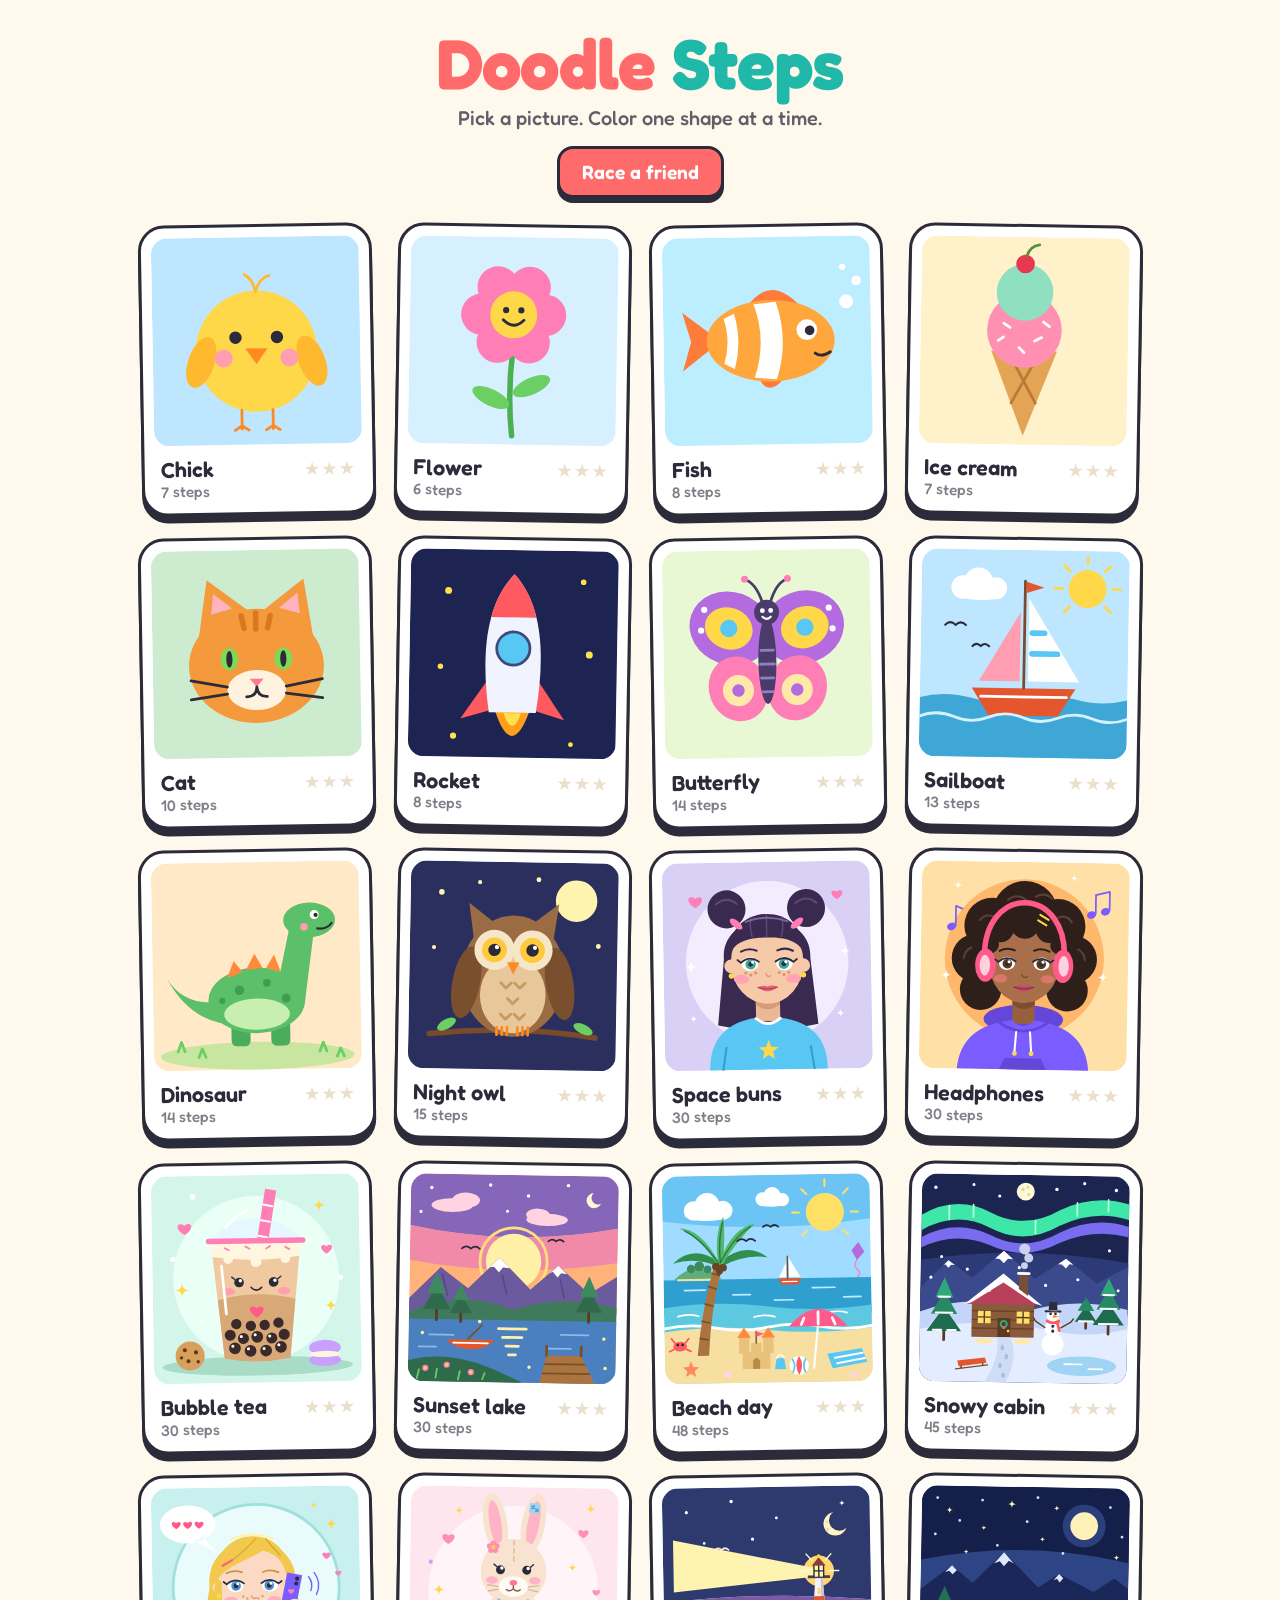
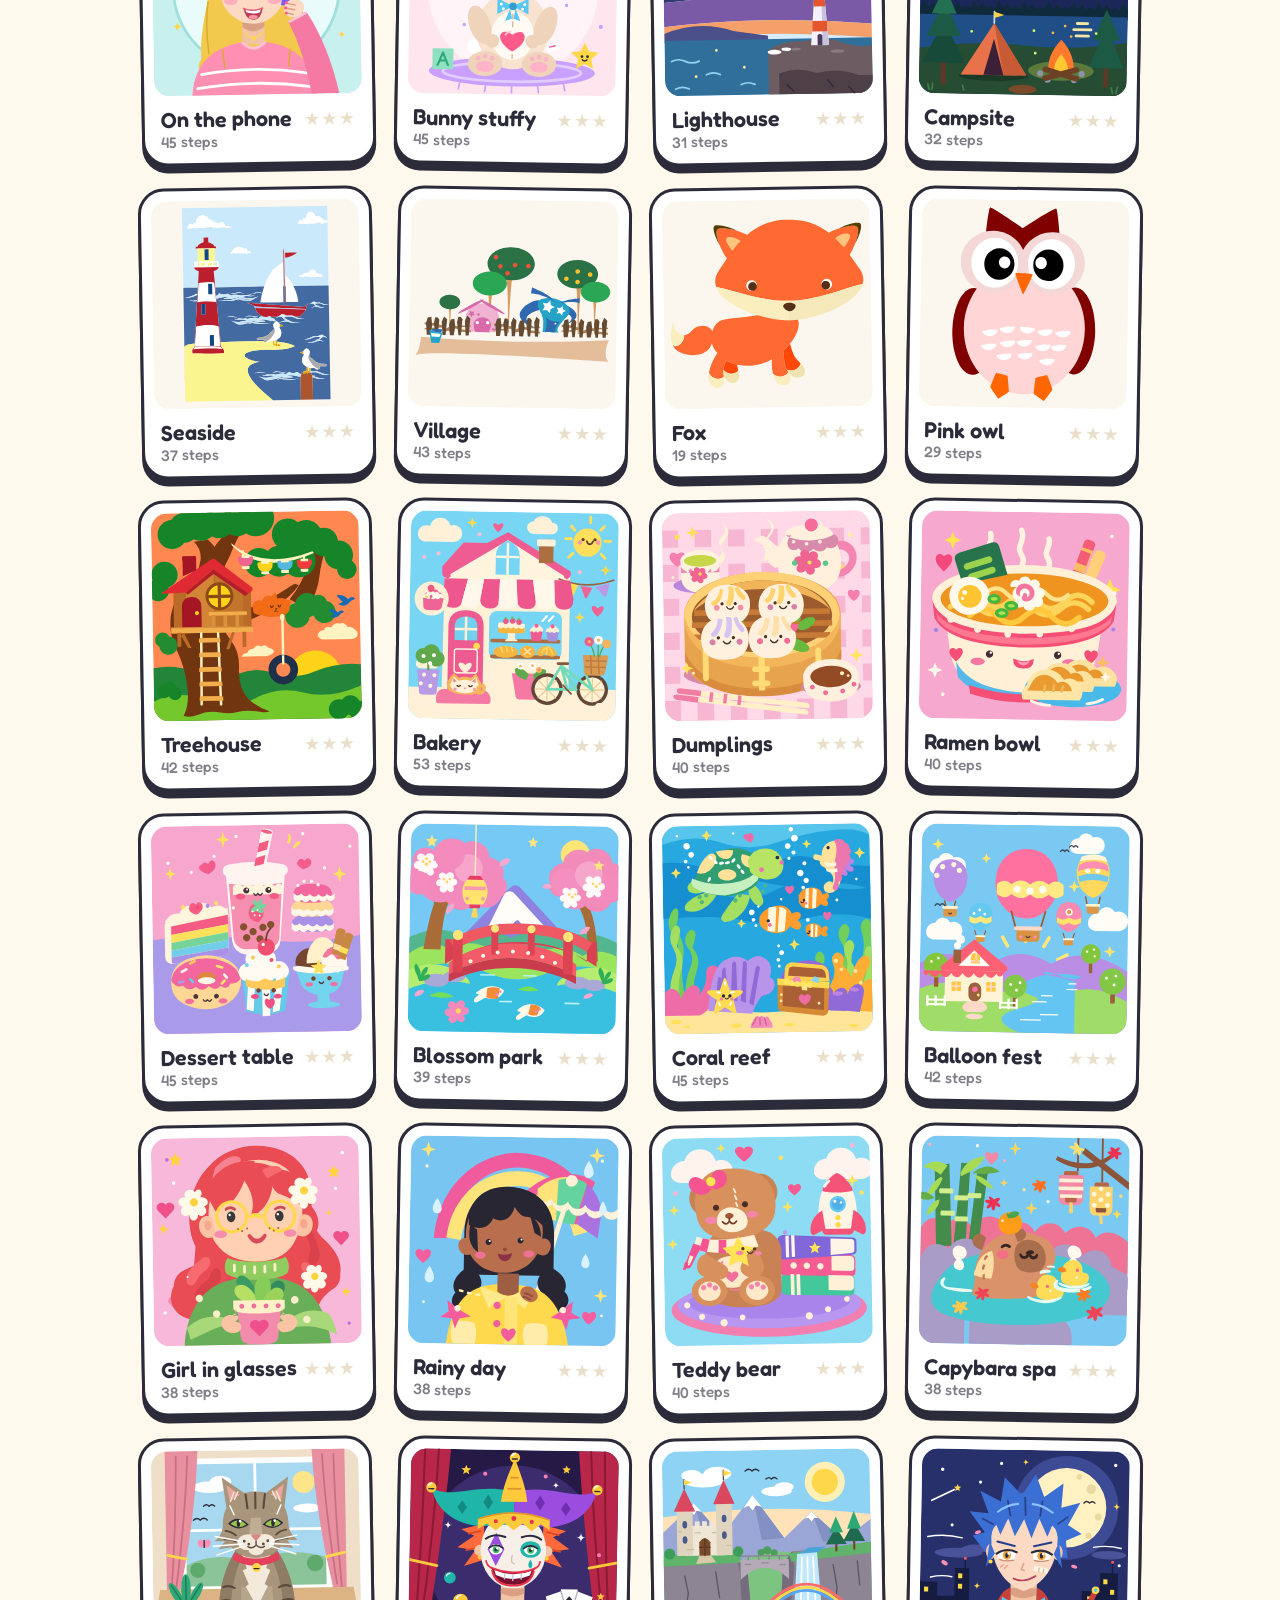
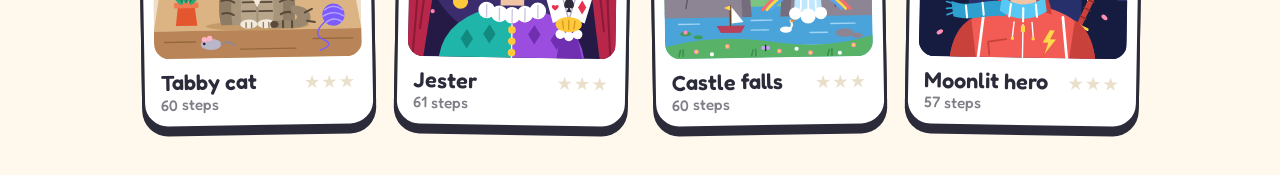
==== commit e956f301: "Add four hand-drawn 60-step pictures: tabby cat, jester, castle falls, moonlit hero Co-Authored-By: " ====
--- a/index.html
+++ b/index.html
@@ -14,7 +14,7 @@
   <link rel="preconnect" href="https://fonts.googleapis.com">
   <link rel="preconnect" href="https://fonts.gstatic.com" crossorigin>
   <link href="https://fonts.googleapis.com/css2?family=Fredoka:wght@400;500;600;700&display=swap" rel="stylesheet">
-  <link rel="stylesheet" href="style.css?v=13">
+  <link rel="stylesheet" href="style.css?v=14">
 </head>
 <body>
 
@@ -149,25 +149,29 @@
 
   <svg id="measure" width="0" height="0" style="position:absolute" aria-hidden="true"></svg>
 
-  <script src="lessons.js?v=13"></script>
-  <script src="pictures/lighthouse.js?v=13"></script>
-  <script src="pictures/campsite.js?v=13"></script>
-  <script src="pictures/seaside.js?v=13"></script>
-  <script src="pictures/village.js?v=13"></script>
-  <script src="pictures/fox.js?v=13"></script>
-  <script src="pictures/owlpink.js?v=13"></script>
-  <script src="pictures/treehouse.js?v=13"></script>
-  <script src="pictures/bakery.js?v=13"></script>
-  <script src="pictures/dumplings.js?v=13"></script>
-  <script src="pictures/ramen.js?v=13"></script>
-  <script src="pictures/desserts.js?v=13"></script>
-  <script src="pictures/blossom.js?v=13"></script>
-  <script src="pictures/reef.js?v=13"></script>
-  <script src="pictures/balloons.js?v=13"></script>
-  <script src="pictures/glasses.js?v=13"></script>
-  <script src="pictures/raincoat.js?v=13"></script>
-  <script src="pictures/teddy.js?v=13"></script>
-  <script src="pictures/capybara.js?v=13"></script>
-  <script src="app.js?v=13"></script>
+  <script src="lessons.js?v=14"></script>
+  <script src="pictures/lighthouse.js?v=14"></script>
+  <script src="pictures/campsite.js?v=14"></script>
+  <script src="pictures/seaside.js?v=14"></script>
+  <script src="pictures/village.js?v=14"></script>
+  <script src="pictures/fox.js?v=14"></script>
+  <script src="pictures/owlpink.js?v=14"></script>
+  <script src="pictures/treehouse.js?v=14"></script>
+  <script src="pictures/bakery.js?v=14"></script>
+  <script src="pictures/dumplings.js?v=14"></script>
+  <script src="pictures/ramen.js?v=14"></script>
+  <script src="pictures/desserts.js?v=14"></script>
+  <script src="pictures/blossom.js?v=14"></script>
+  <script src="pictures/reef.js?v=14"></script>
+  <script src="pictures/balloons.js?v=14"></script>
+  <script src="pictures/glasses.js?v=14"></script>
+  <script src="pictures/raincoat.js?v=14"></script>
+  <script src="pictures/teddy.js?v=14"></script>
+  <script src="pictures/capybara.js?v=14"></script>
+  <script src="pictures/tabby.js?v=14"></script>
+  <script src="pictures/jester.js?v=14"></script>
+  <script src="pictures/castle.js?v=14"></script>
+  <script src="pictures/animeboy.js?v=14"></script>
+  <script src="app.js?v=14"></script>
 </body>
 </html>
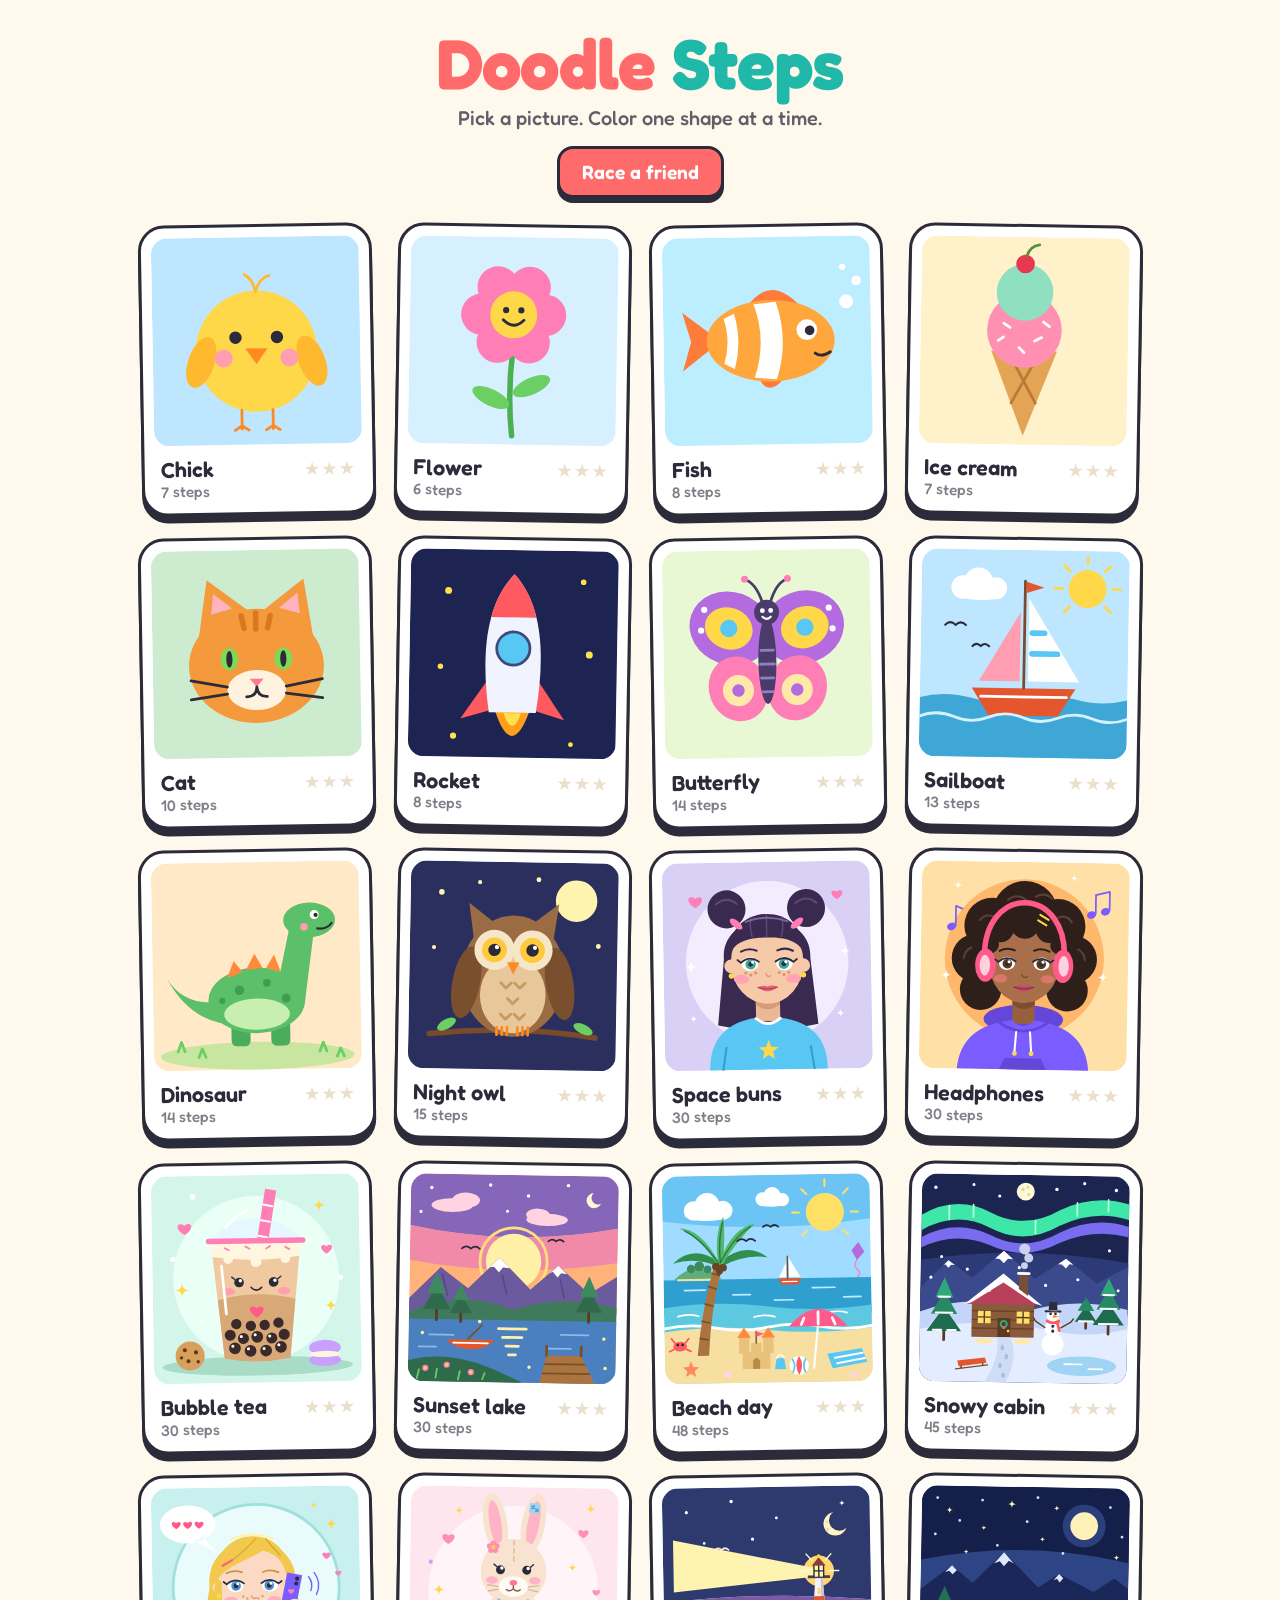
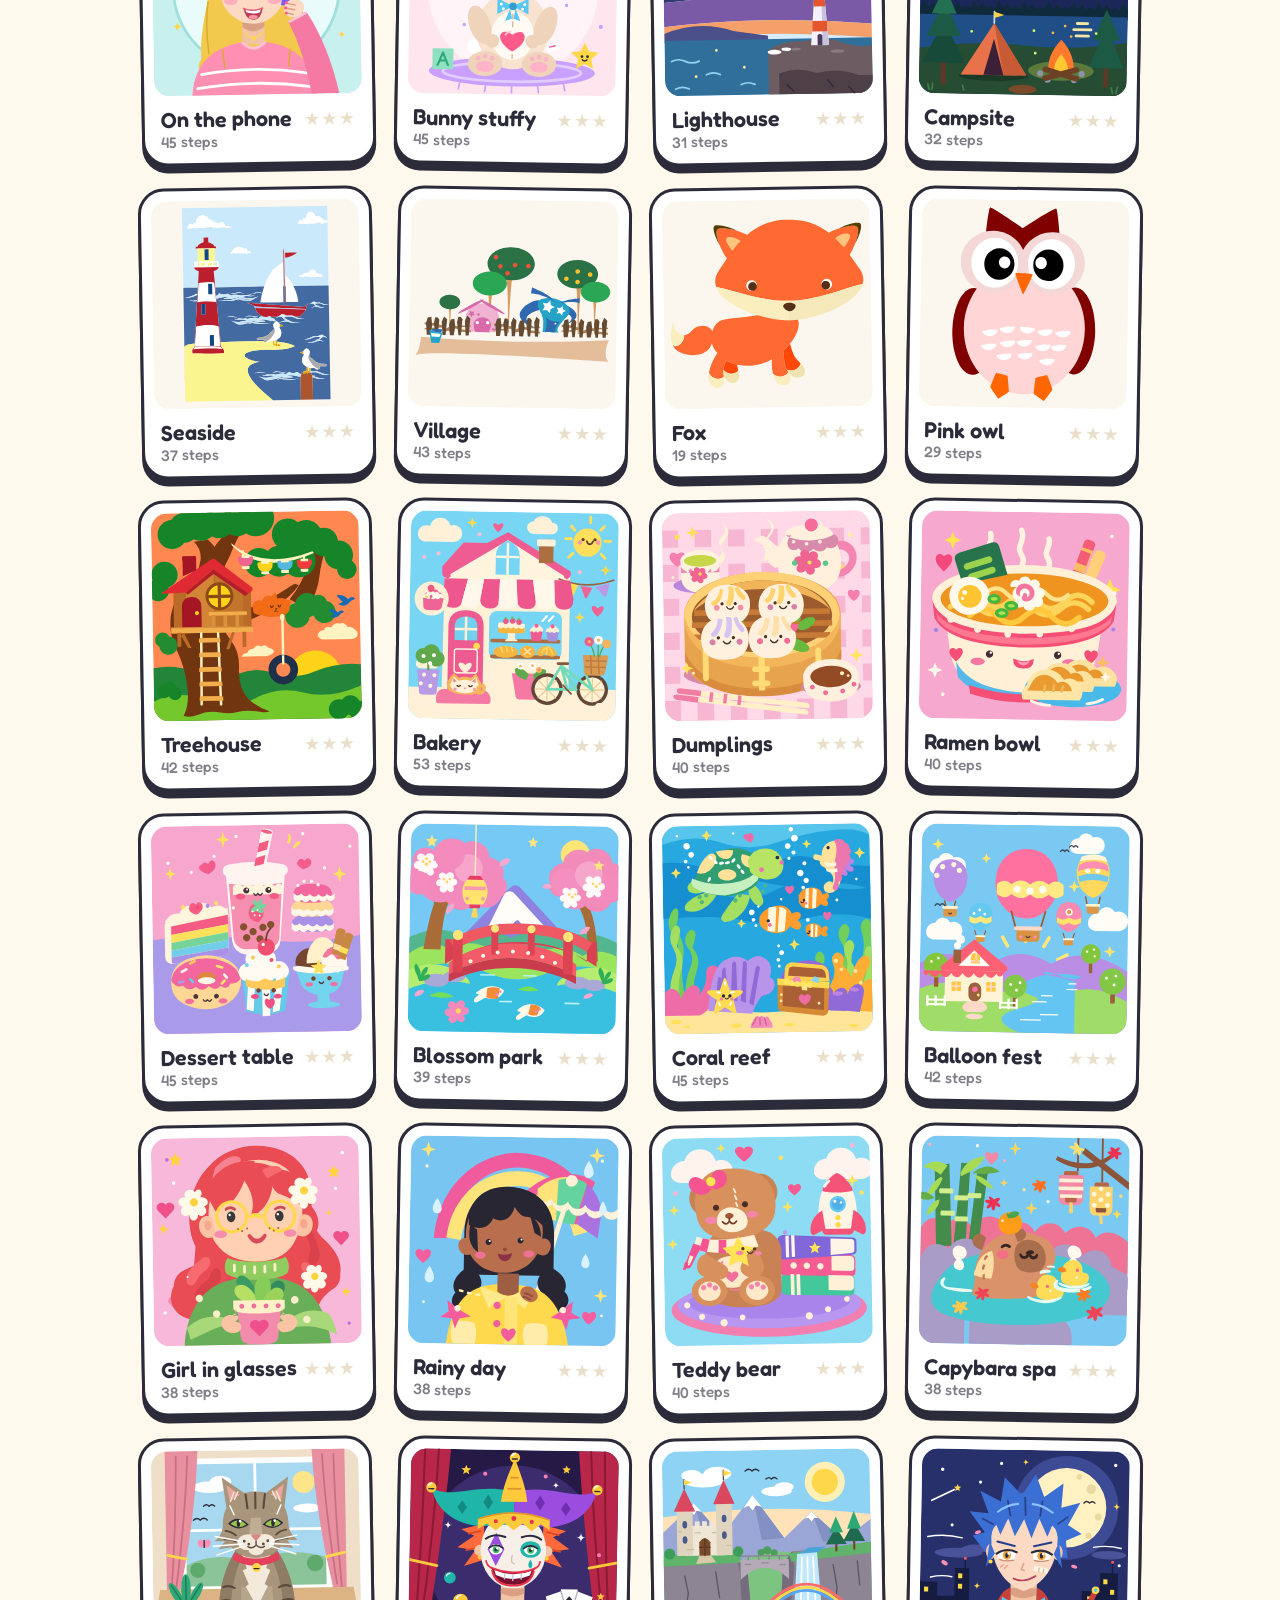
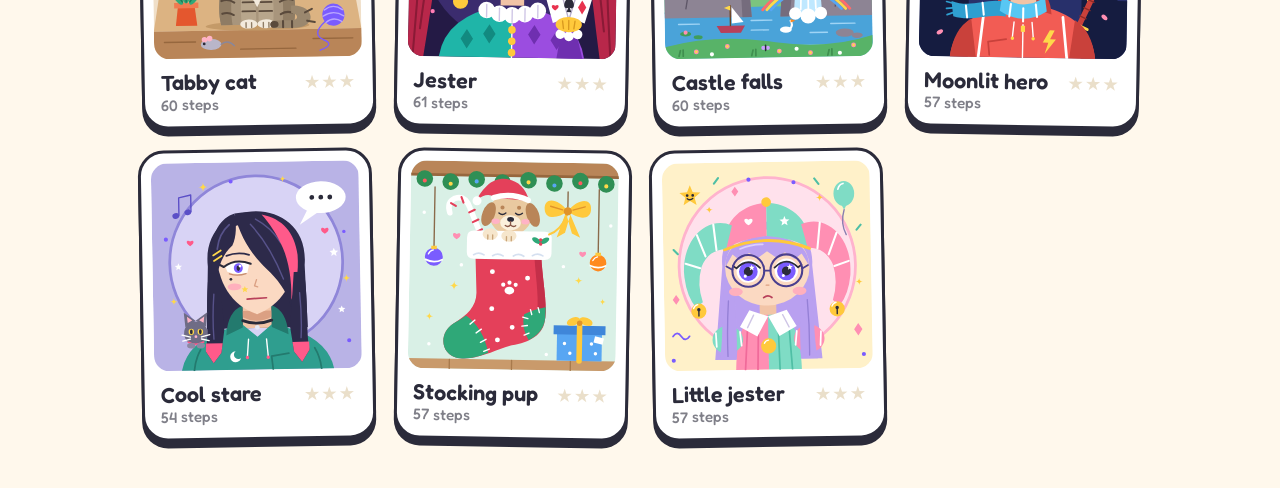
==== commit 82e7f580: "Add three hand-drawn pictures: cool stare, stocking pup, little jester Co-Authored-By: Claude Fable " ====
--- a/index.html
+++ b/index.html
@@ -14,7 +14,7 @@
   <link rel="preconnect" href="https://fonts.googleapis.com">
   <link rel="preconnect" href="https://fonts.gstatic.com" crossorigin>
   <link href="https://fonts.googleapis.com/css2?family=Fredoka:wght@400;500;600;700&display=swap" rel="stylesheet">
-  <link rel="stylesheet" href="style.css?v=14">
+  <link rel="stylesheet" href="style.css?v=15">
 </head>
 <body>
 
@@ -149,29 +149,32 @@
 
   <svg id="measure" width="0" height="0" style="position:absolute" aria-hidden="true"></svg>
 
-  <script src="lessons.js?v=14"></script>
-  <script src="pictures/lighthouse.js?v=14"></script>
-  <script src="pictures/campsite.js?v=14"></script>
-  <script src="pictures/seaside.js?v=14"></script>
-  <script src="pictures/village.js?v=14"></script>
-  <script src="pictures/fox.js?v=14"></script>
-  <script src="pictures/owlpink.js?v=14"></script>
-  <script src="pictures/treehouse.js?v=14"></script>
-  <script src="pictures/bakery.js?v=14"></script>
-  <script src="pictures/dumplings.js?v=14"></script>
-  <script src="pictures/ramen.js?v=14"></script>
-  <script src="pictures/desserts.js?v=14"></script>
-  <script src="pictures/blossom.js?v=14"></script>
-  <script src="pictures/reef.js?v=14"></script>
-  <script src="pictures/balloons.js?v=14"></script>
-  <script src="pictures/glasses.js?v=14"></script>
-  <script src="pictures/raincoat.js?v=14"></script>
-  <script src="pictures/teddy.js?v=14"></script>
-  <script src="pictures/capybara.js?v=14"></script>
-  <script src="pictures/tabby.js?v=14"></script>
-  <script src="pictures/jester.js?v=14"></script>
-  <script src="pictures/castle.js?v=14"></script>
-  <script src="pictures/animeboy.js?v=14"></script>
-  <script src="app.js?v=14"></script>
+  <script src="lessons.js?v=15"></script>
+  <script src="pictures/lighthouse.js?v=15"></script>
+  <script src="pictures/campsite.js?v=15"></script>
+  <script src="pictures/seaside.js?v=15"></script>
+  <script src="pictures/village.js?v=15"></script>
+  <script src="pictures/fox.js?v=15"></script>
+  <script src="pictures/owlpink.js?v=15"></script>
+  <script src="pictures/treehouse.js?v=15"></script>
+  <script src="pictures/bakery.js?v=15"></script>
+  <script src="pictures/dumplings.js?v=15"></script>
+  <script src="pictures/ramen.js?v=15"></script>
+  <script src="pictures/desserts.js?v=15"></script>
+  <script src="pictures/blossom.js?v=15"></script>
+  <script src="pictures/reef.js?v=15"></script>
+  <script src="pictures/balloons.js?v=15"></script>
+  <script src="pictures/glasses.js?v=15"></script>
+  <script src="pictures/raincoat.js?v=15"></script>
+  <script src="pictures/teddy.js?v=15"></script>
+  <script src="pictures/capybara.js?v=15"></script>
+  <script src="pictures/tabby.js?v=15"></script>
+  <script src="pictures/jester.js?v=15"></script>
+  <script src="pictures/castle.js?v=15"></script>
+  <script src="pictures/animeboy.js?v=15"></script>
+  <script src="pictures/coolstare.js?v=15"></script>
+  <script src="pictures/stocking.js?v=15"></script>
+  <script src="pictures/chibijester.js?v=15"></script>
+  <script src="app.js?v=15"></script>
 </body>
 </html>
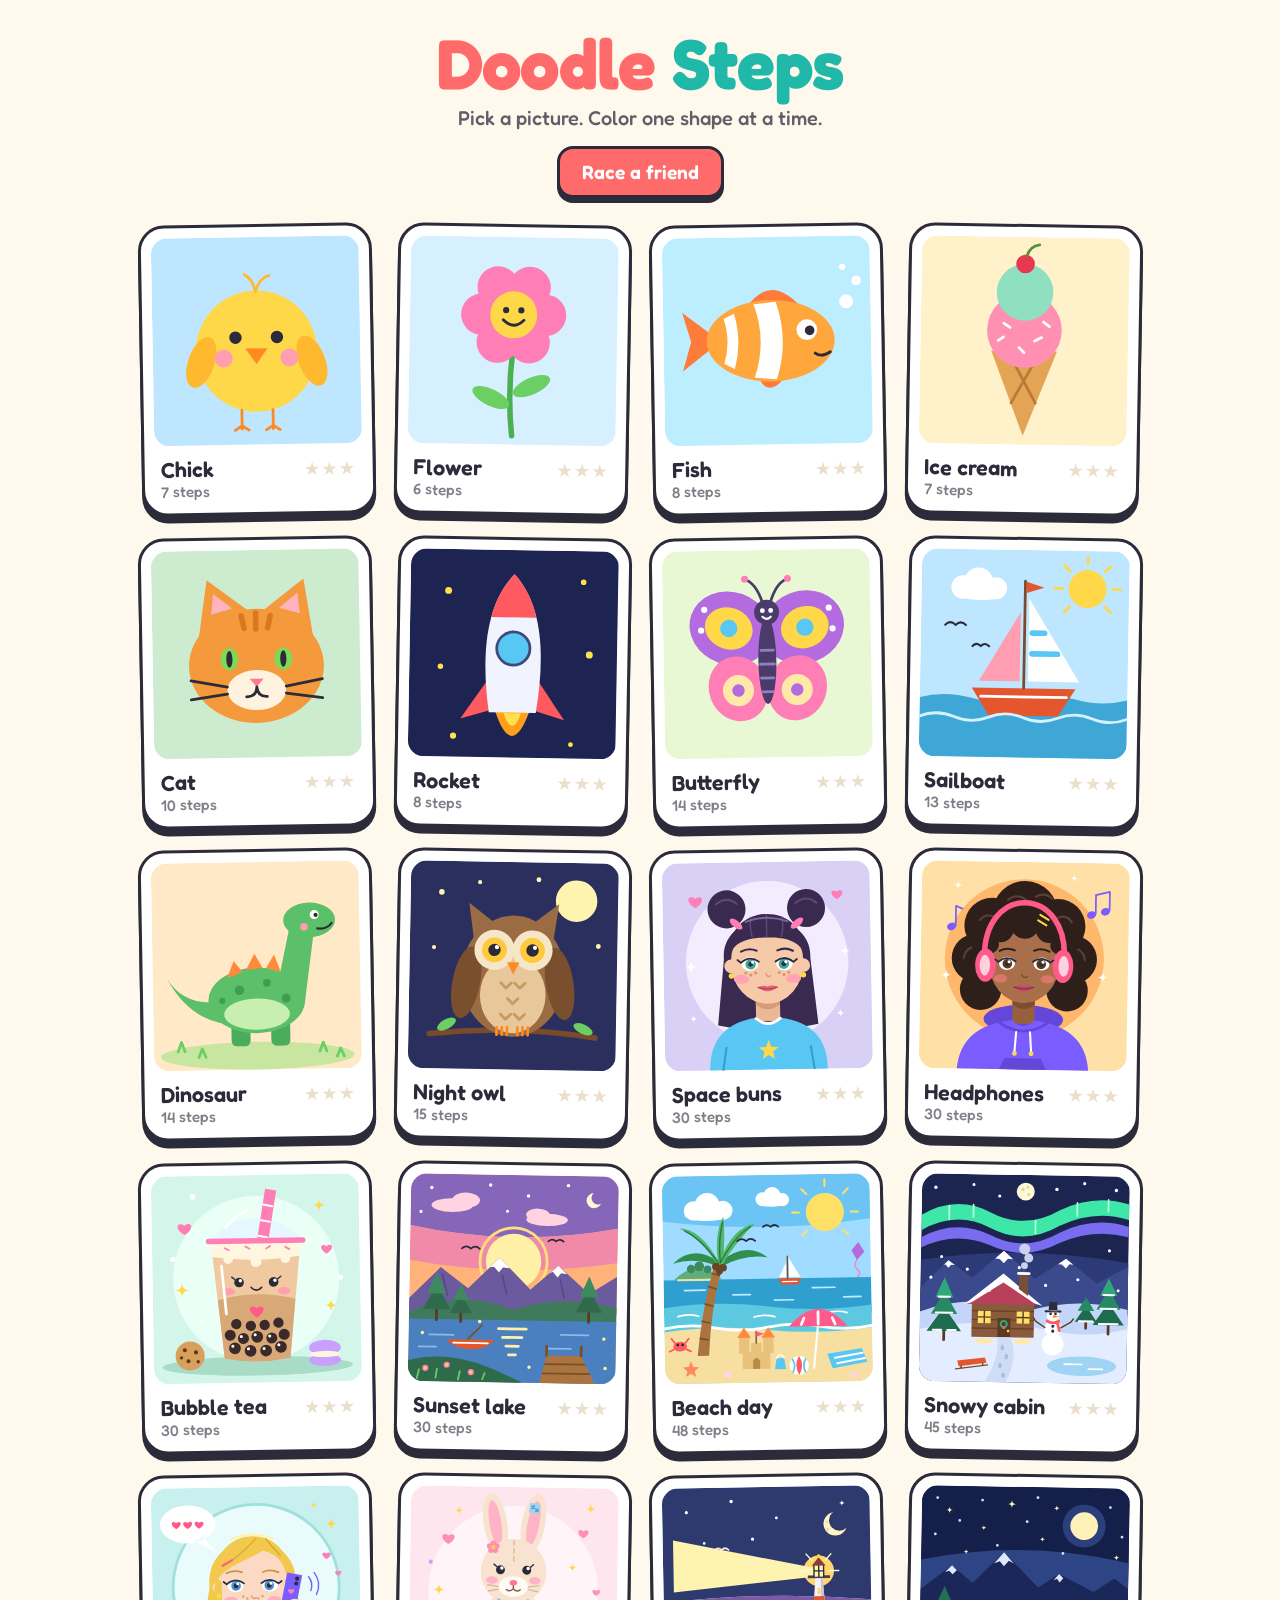
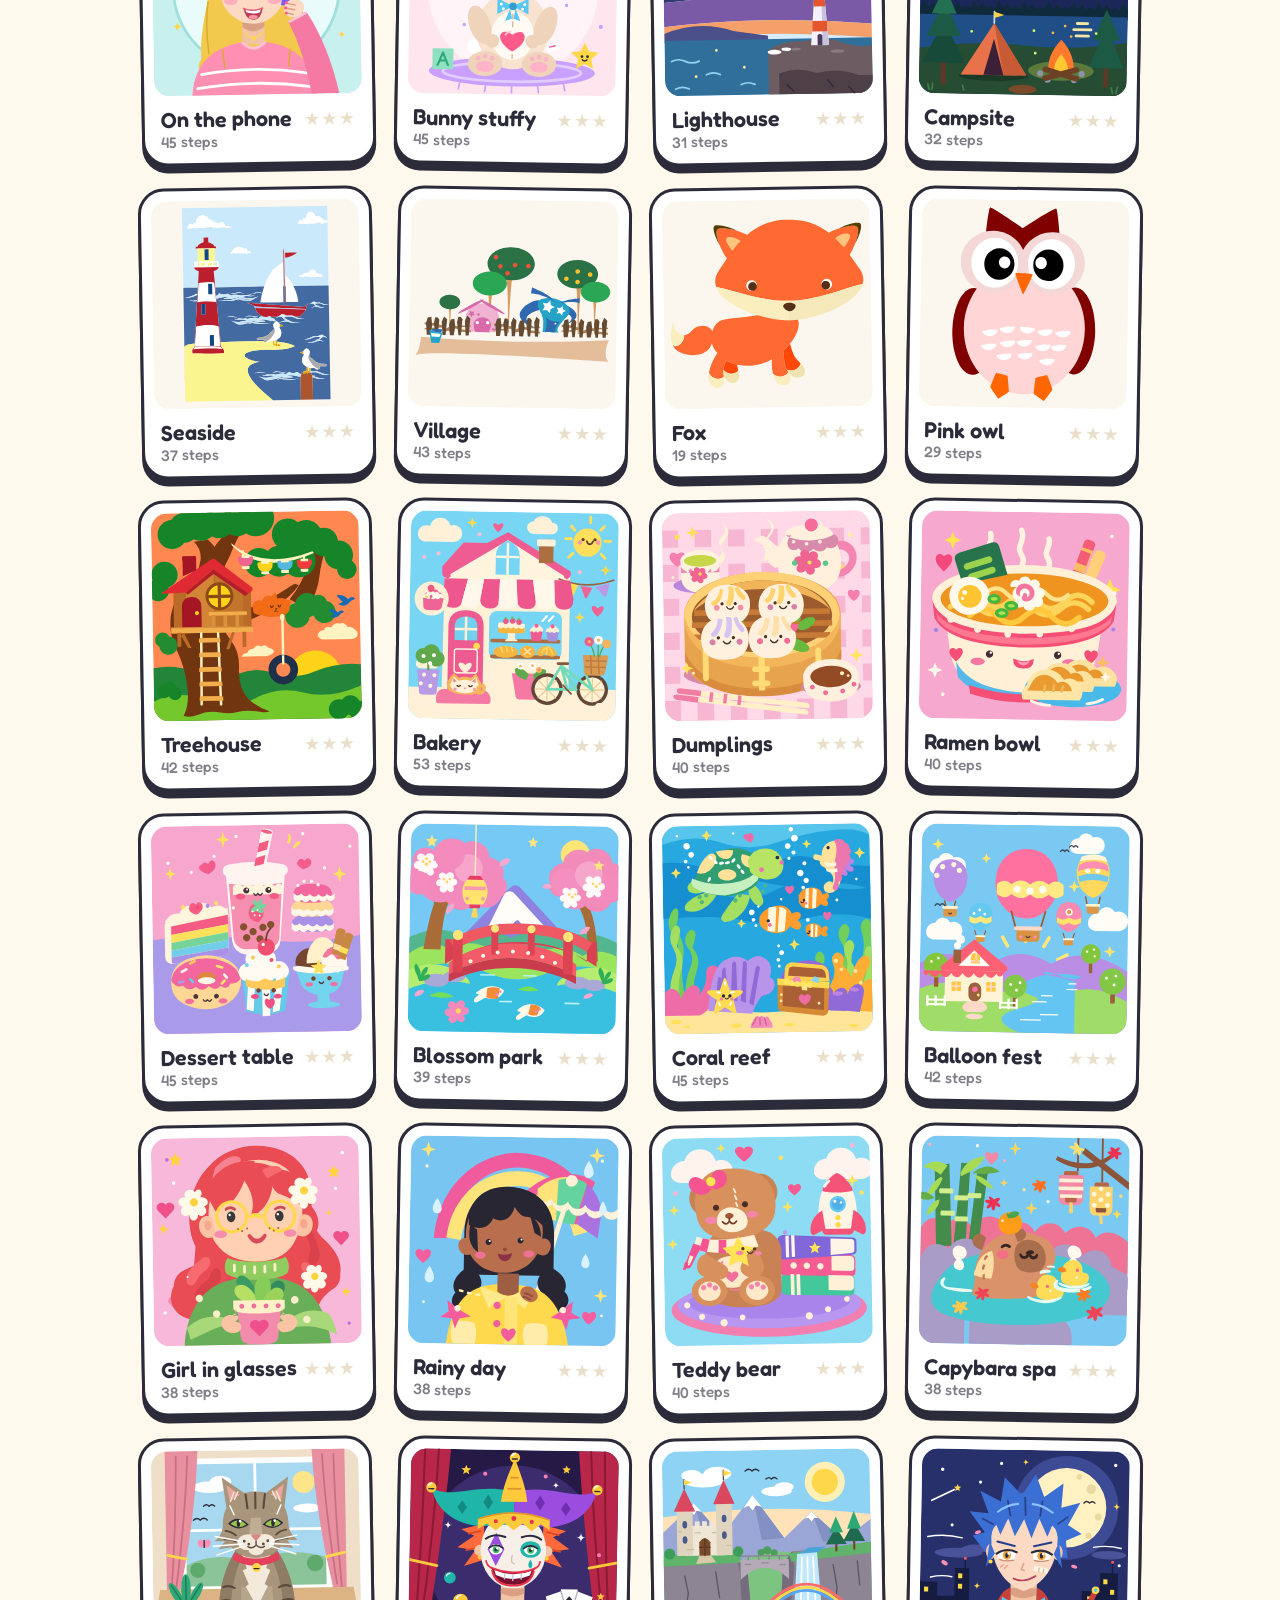
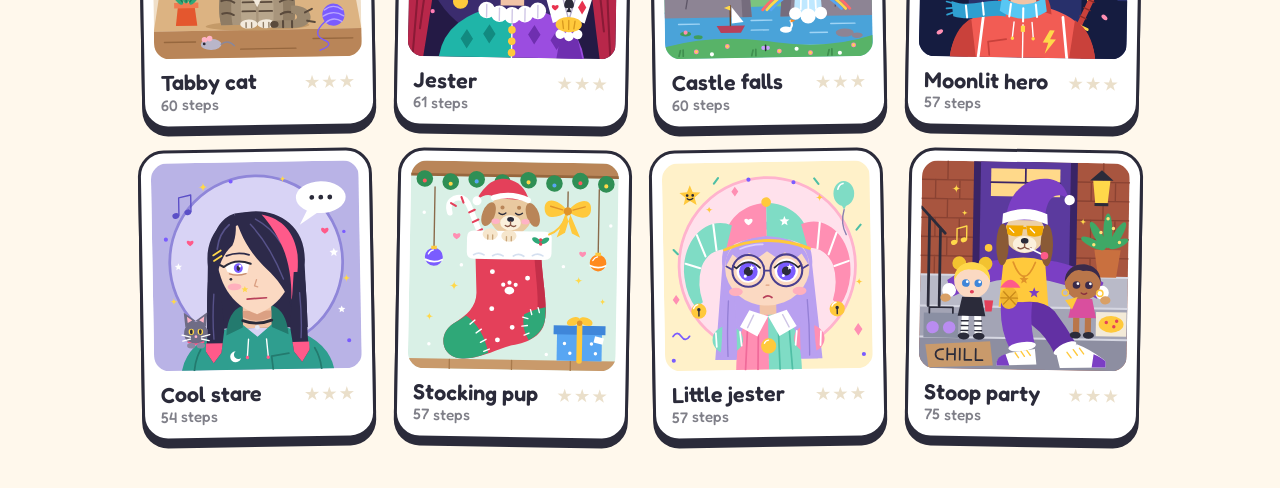
==== commit c1c3a20e: "Add hand-drawn 75-step picture: stoop party Co-Authored-By: Claude Fable 5.2 <noreply@anthropic.com>" ====
--- a/index.html
+++ b/index.html
@@ -14,7 +14,7 @@
   <link rel="preconnect" href="https://fonts.googleapis.com">
   <link rel="preconnect" href="https://fonts.gstatic.com" crossorigin>
   <link href="https://fonts.googleapis.com/css2?family=Fredoka:wght@400;500;600;700&display=swap" rel="stylesheet">
-  <link rel="stylesheet" href="style.css?v=15">
+  <link rel="stylesheet" href="style.css?v=16">
 </head>
 <body>
 
@@ -149,32 +149,33 @@
 
   <svg id="measure" width="0" height="0" style="position:absolute" aria-hidden="true"></svg>
 
-  <script src="lessons.js?v=15"></script>
-  <script src="pictures/lighthouse.js?v=15"></script>
-  <script src="pictures/campsite.js?v=15"></script>
-  <script src="pictures/seaside.js?v=15"></script>
-  <script src="pictures/village.js?v=15"></script>
-  <script src="pictures/fox.js?v=15"></script>
-  <script src="pictures/owlpink.js?v=15"></script>
-  <script src="pictures/treehouse.js?v=15"></script>
-  <script src="pictures/bakery.js?v=15"></script>
-  <script src="pictures/dumplings.js?v=15"></script>
-  <script src="pictures/ramen.js?v=15"></script>
-  <script src="pictures/desserts.js?v=15"></script>
-  <script src="pictures/blossom.js?v=15"></script>
-  <script src="pictures/reef.js?v=15"></script>
-  <script src="pictures/balloons.js?v=15"></script>
-  <script src="pictures/glasses.js?v=15"></script>
-  <script src="pictures/raincoat.js?v=15"></script>
-  <script src="pictures/teddy.js?v=15"></script>
-  <script src="pictures/capybara.js?v=15"></script>
-  <script src="pictures/tabby.js?v=15"></script>
-  <script src="pictures/jester.js?v=15"></script>
-  <script src="pictures/castle.js?v=15"></script>
-  <script src="pictures/animeboy.js?v=15"></script>
-  <script src="pictures/coolstare.js?v=15"></script>
-  <script src="pictures/stocking.js?v=15"></script>
-  <script src="pictures/chibijester.js?v=15"></script>
-  <script src="app.js?v=15"></script>
+  <script src="lessons.js?v=16"></script>
+  <script src="pictures/lighthouse.js?v=16"></script>
+  <script src="pictures/campsite.js?v=16"></script>
+  <script src="pictures/seaside.js?v=16"></script>
+  <script src="pictures/village.js?v=16"></script>
+  <script src="pictures/fox.js?v=16"></script>
+  <script src="pictures/owlpink.js?v=16"></script>
+  <script src="pictures/treehouse.js?v=16"></script>
+  <script src="pictures/bakery.js?v=16"></script>
+  <script src="pictures/dumplings.js?v=16"></script>
+  <script src="pictures/ramen.js?v=16"></script>
+  <script src="pictures/desserts.js?v=16"></script>
+  <script src="pictures/blossom.js?v=16"></script>
+  <script src="pictures/reef.js?v=16"></script>
+  <script src="pictures/balloons.js?v=16"></script>
+  <script src="pictures/glasses.js?v=16"></script>
+  <script src="pictures/raincoat.js?v=16"></script>
+  <script src="pictures/teddy.js?v=16"></script>
+  <script src="pictures/capybara.js?v=16"></script>
+  <script src="pictures/tabby.js?v=16"></script>
+  <script src="pictures/jester.js?v=16"></script>
+  <script src="pictures/castle.js?v=16"></script>
+  <script src="pictures/animeboy.js?v=16"></script>
+  <script src="pictures/coolstare.js?v=16"></script>
+  <script src="pictures/stocking.js?v=16"></script>
+  <script src="pictures/chibijester.js?v=16"></script>
+  <script src="pictures/stoop.js?v=16"></script>
+  <script src="app.js?v=16"></script>
 </body>
 </html>
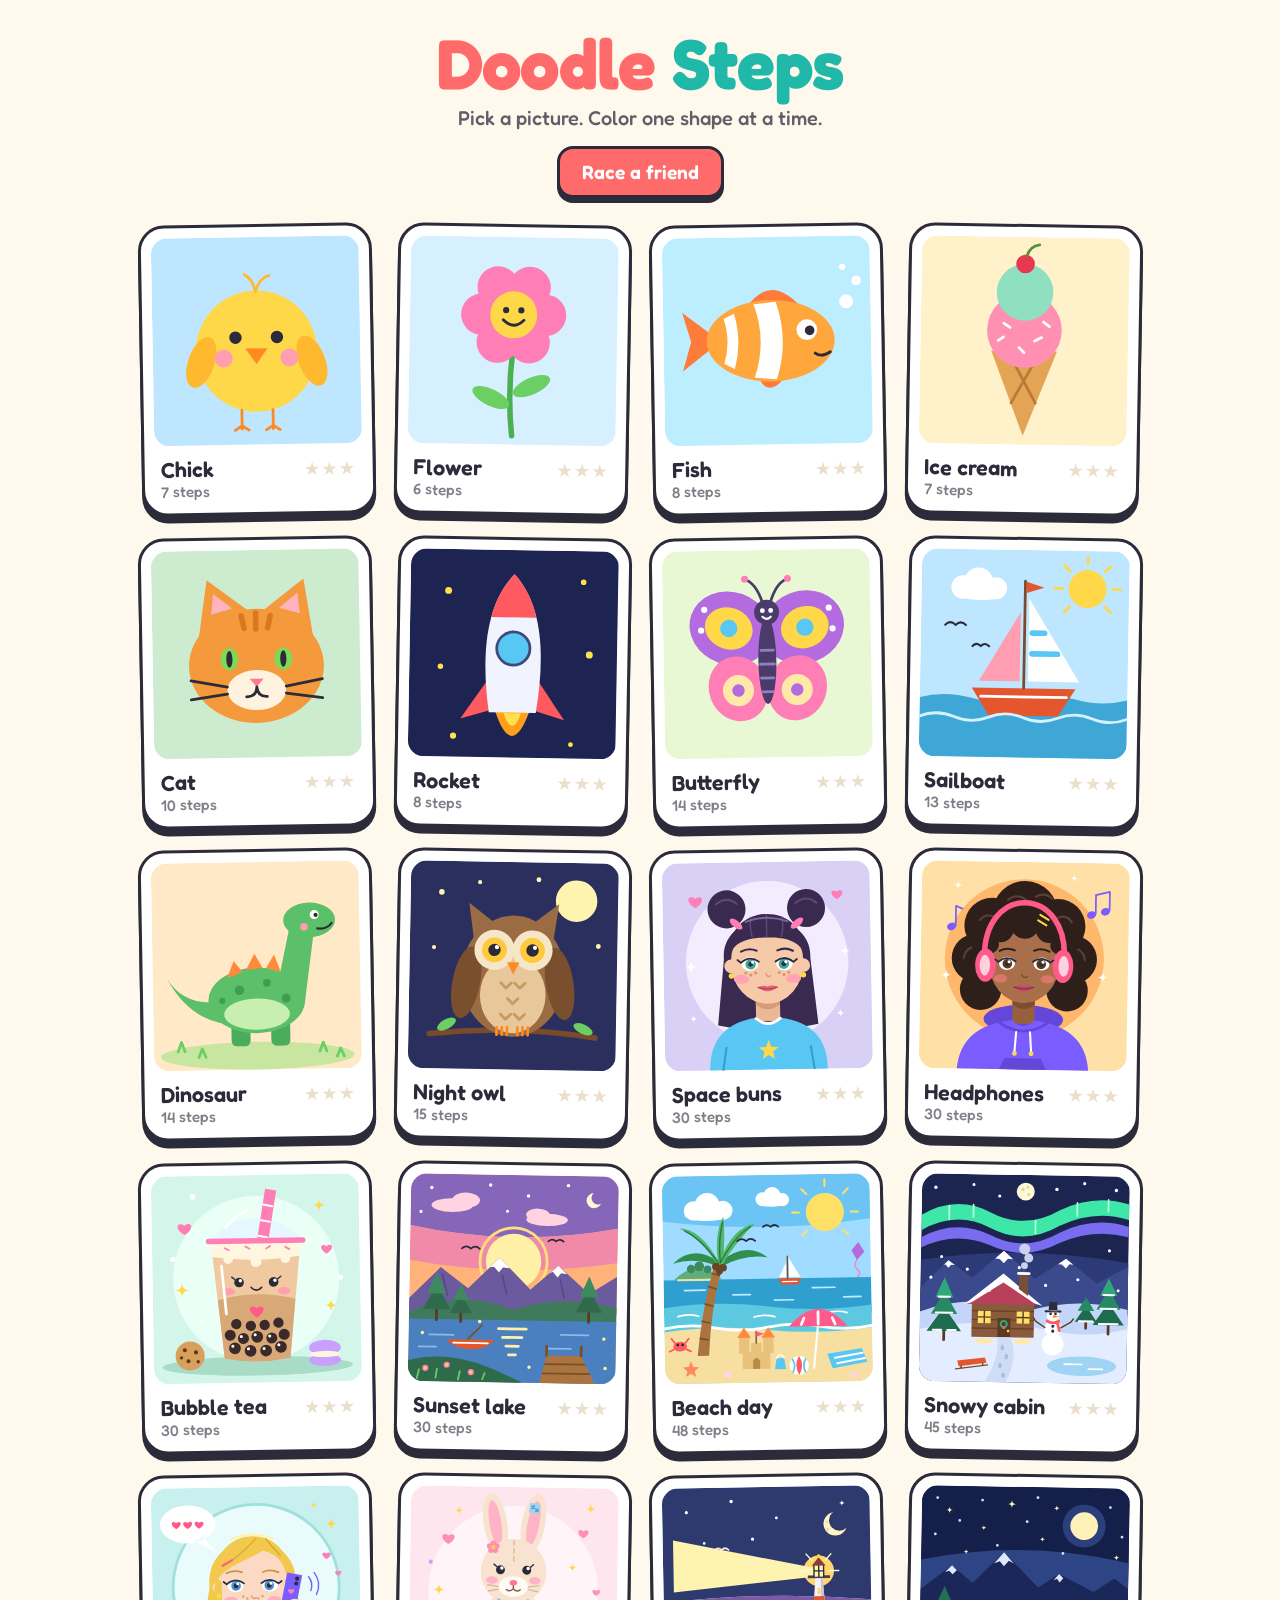
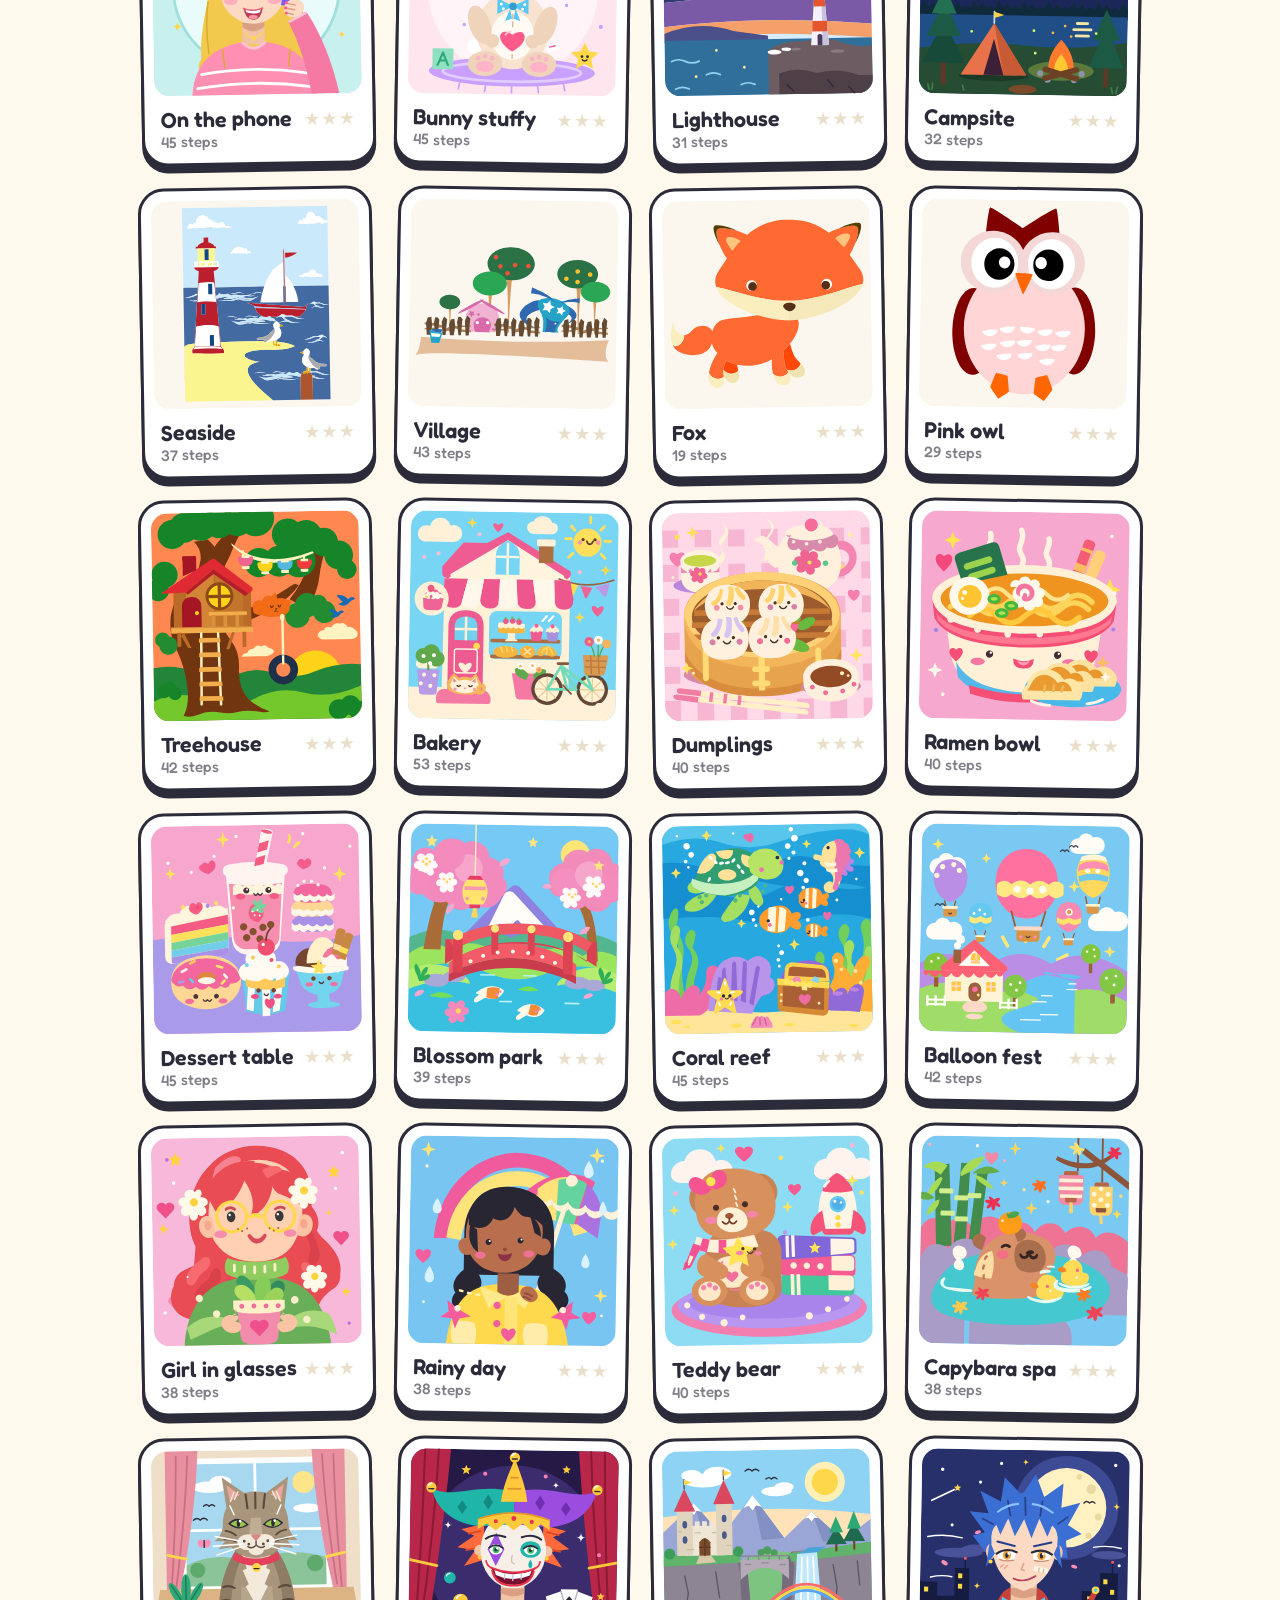
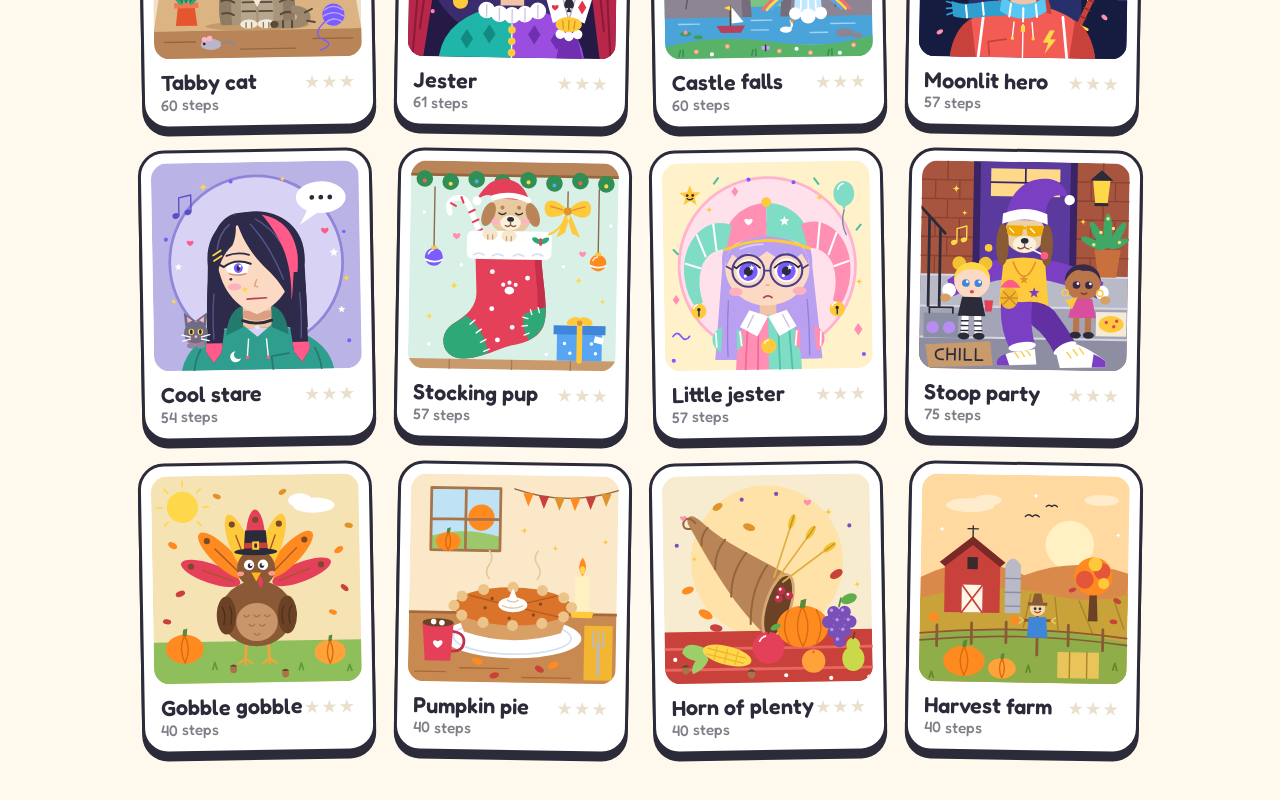
==== commit cef8a1b6: "Add four hand-drawn 40-step Thanksgiving pictures Co-Authored-By: Claude Fable 5.2 <noreply@anthropi" ====
--- a/index.html
+++ b/index.html
@@ -14,7 +14,7 @@
   <link rel="preconnect" href="https://fonts.googleapis.com">
   <link rel="preconnect" href="https://fonts.gstatic.com" crossorigin>
   <link href="https://fonts.googleapis.com/css2?family=Fredoka:wght@400;500;600;700&display=swap" rel="stylesheet">
-  <link rel="stylesheet" href="style.css?v=16">
+  <link rel="stylesheet" href="style.css?v=17">
 </head>
 <body>
 
@@ -149,33 +149,37 @@
 
   <svg id="measure" width="0" height="0" style="position:absolute" aria-hidden="true"></svg>
 
-  <script src="lessons.js?v=16"></script>
-  <script src="pictures/lighthouse.js?v=16"></script>
-  <script src="pictures/campsite.js?v=16"></script>
-  <script src="pictures/seaside.js?v=16"></script>
-  <script src="pictures/village.js?v=16"></script>
-  <script src="pictures/fox.js?v=16"></script>
-  <script src="pictures/owlpink.js?v=16"></script>
-  <script src="pictures/treehouse.js?v=16"></script>
-  <script src="pictures/bakery.js?v=16"></script>
-  <script src="pictures/dumplings.js?v=16"></script>
-  <script src="pictures/ramen.js?v=16"></script>
-  <script src="pictures/desserts.js?v=16"></script>
-  <script src="pictures/blossom.js?v=16"></script>
-  <script src="pictures/reef.js?v=16"></script>
-  <script src="pictures/balloons.js?v=16"></script>
-  <script src="pictures/glasses.js?v=16"></script>
-  <script src="pictures/raincoat.js?v=16"></script>
-  <script src="pictures/teddy.js?v=16"></script>
-  <script src="pictures/capybara.js?v=16"></script>
-  <script src="pictures/tabby.js?v=16"></script>
-  <script src="pictures/jester.js?v=16"></script>
-  <script src="pictures/castle.js?v=16"></script>
-  <script src="pictures/animeboy.js?v=16"></script>
-  <script src="pictures/coolstare.js?v=16"></script>
-  <script src="pictures/stocking.js?v=16"></script>
-  <script src="pictures/chibijester.js?v=16"></script>
-  <script src="pictures/stoop.js?v=16"></script>
-  <script src="app.js?v=16"></script>
+  <script src="lessons.js?v=17"></script>
+  <script src="pictures/lighthouse.js?v=17"></script>
+  <script src="pictures/campsite.js?v=17"></script>
+  <script src="pictures/seaside.js?v=17"></script>
+  <script src="pictures/village.js?v=17"></script>
+  <script src="pictures/fox.js?v=17"></script>
+  <script src="pictures/owlpink.js?v=17"></script>
+  <script src="pictures/treehouse.js?v=17"></script>
+  <script src="pictures/bakery.js?v=17"></script>
+  <script src="pictures/dumplings.js?v=17"></script>
+  <script src="pictures/ramen.js?v=17"></script>
+  <script src="pictures/desserts.js?v=17"></script>
+  <script src="pictures/blossom.js?v=17"></script>
+  <script src="pictures/reef.js?v=17"></script>
+  <script src="pictures/balloons.js?v=17"></script>
+  <script src="pictures/glasses.js?v=17"></script>
+  <script src="pictures/raincoat.js?v=17"></script>
+  <script src="pictures/teddy.js?v=17"></script>
+  <script src="pictures/capybara.js?v=17"></script>
+  <script src="pictures/tabby.js?v=17"></script>
+  <script src="pictures/jester.js?v=17"></script>
+  <script src="pictures/castle.js?v=17"></script>
+  <script src="pictures/animeboy.js?v=17"></script>
+  <script src="pictures/coolstare.js?v=17"></script>
+  <script src="pictures/stocking.js?v=17"></script>
+  <script src="pictures/chibijester.js?v=17"></script>
+  <script src="pictures/stoop.js?v=17"></script>
+  <script src="pictures/tkturkey.js?v=17"></script>
+  <script src="pictures/tkpie.js?v=17"></script>
+  <script src="pictures/tkhorn.js?v=17"></script>
+  <script src="pictures/tkfarm.js?v=17"></script>
+  <script src="app.js?v=17"></script>
 </body>
 </html>
